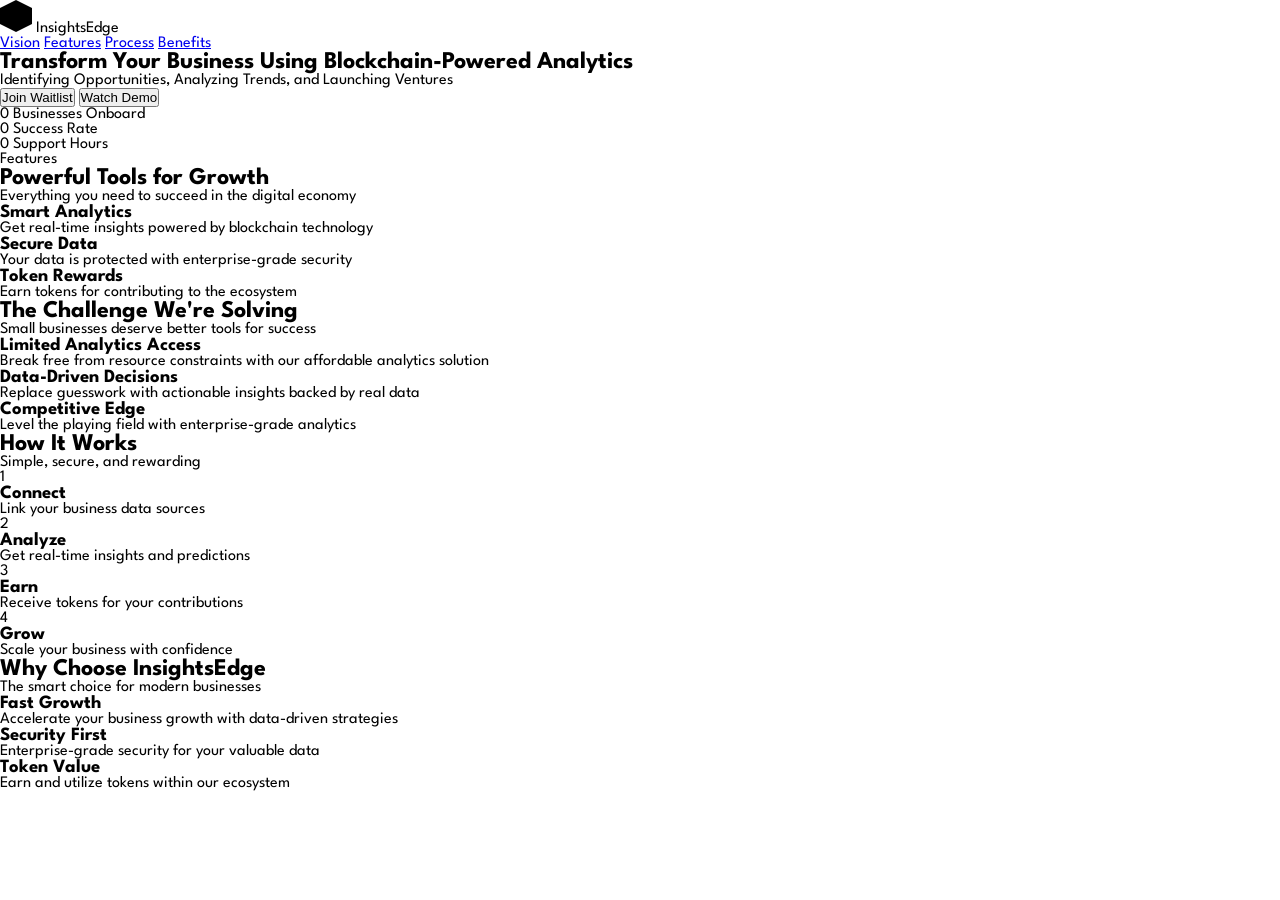
==== frontend/templates/index.html @ 01d04616 "feat: Add benefit cards" ====
<!DOCTYPE html>
<html lang="en">
  <head>
    <meta charset="UTF-8" />
    <meta name="viewport" content="width=device-width, initial-scale=1.0" />

    <link rel="stylesheet" href="/frontend/static/css/style.css" />
    <script defer src="/frontend/static/js/script.js"></script>

    <title>Insights Edge</title>
  </head>
  <body>
    <nav class="nav-blur">
      <div class="nav-container">
        <div class="logo">
          <svg class="logo-icon" width="32" height="32" viewBox="0 0 32 32">
            <path fill="currentColor" d="M16 0L32 8v16L16 32 0 24V8L16 0z" />
          </svg>
          <span>InsightsEdge</span>
        </div>
        <div class="nav-links">
          <a href="#vision">Vision</a>
          <a href="#features">Features</a>
          <a href="#process">Process</a>
          <a href="#benefits">Benefits</a>
        </div>
      </div>
    </nav>

    <!-- Enhanced Hero Section -->
    <section class="hero">
      <div class="container">
        <div class="hero-content">
          <h1>
            Transform Your Business Using
            <span class="gradient-text">Blockchain-Powered Analytics</span>
          </h1>

          <p class="hero-subtitle">
            Identifying Opportunities, Analyzing Trends, and Launching Ventures
          </p>
          <div class="hero-cta">
            <button class="btn btn-primary" id="openWaitlist">
              Join Waitlist
              <i class="fas fa-arrow-right"></i>
            </button>
            <button class="btn btn-secondary">
              Watch Demo
              <i class="fas fa-play"></i>
            </button>
          </div>
          <div class="hero-stats">
            <div class="stat">
              <span class="stat-number" data-value="15">0</span>
              <span class="stat-label">Businesses Onboard</span>
            </div>
            <div class="stat">
              <span class="stat-number" data-value="98">0</span>
              <span class="stat-label">Success Rate</span>
            </div>
            <div class="stat">
              <span class="stat-number" data-value="24">0</span>
              <span class="stat-label">Support Hours</span>
            </div>
          </div>
        </div>
        <div class="hero-visual">
          <div class="blockchain-visual"></div>
        </div>
      </div>
    </section>
    <!-- Enhanced Features Section -->
    <section id="features" class="section-features">
      <div class="container">
        <div class="section-header">
          <span class="section-label">Features</span>
          <h2>Powerful Tools for Growth</h2>
          <p>Everything you need to succeed in the digital economy</p>
        </div>
        <div class="features-grid">
          <div class="feature-card">
            <div class="feature-icon">
              <i class="fas fa-chart-line"></i>
            </div>
            <h3>Smart Analytics</h3>
            <p>Get real-time insights powered by blockchain technology</p>
          </div>
          <div class="feature-card">
            <div class="feature-icon">
              <i class="fas fa-shield-alt"></i>
            </div>
            <h3>Secure Data</h3>
            <p>Your data is protected with enterprise-grade security</p>
          </div>
          <div class="feature-card">
            <div class="feature-icon">
              <i class="fas fa-coins"></i>
            </div>
            <h3>Token Rewards</h3>
            <p>Earn tokens for contributing to the ecosystem</p>
          </div>
        </div>
      </div>
    </section>

    <!-- Enhanced Vision Section -->
    <section id="vision" class="section-vision">
      <div class="container">
        <div class="section-header">
          <h2>The Challenge We're Solving</h2>
          <p>Small businesses deserve better tools for success</p>
        </div>
        <div class="challenge-grid">
          <div class="challenge-card">
            <div class="card-icon">
              <i class="fas fa-chart-line"></i>
            </div>
            <h3>Limited Analytics Access</h3>
            <p>
              Break free from resource constraints with our affordable analytics
              solution
            </p>
          </div>
          <div class="challenge-card">
            <div class="card-icon">
              <i class="fas fa-bullseye"></i>
            </div>
            <h3>Data-Driven Decisions</h3>
            <p>
              Replace guesswork with actionable insights backed by real data
            </p>
          </div>
          <div class="challenge-card">
            <div class="card-icon">
              <i class="fas fa-trophy"></i>
            </div>
            <h3>Competitive Edge</h3>
            <p>Level the playing field with enterprise-grade analytics</p>
          </div>
        </div>
      </div>
    </section>

    <!-- Enhanced Process Section -->
    <section id="process" class="section-process">
      <div class="container">
        <div class="section-header">
          <h2>How It Works</h2>
          <p>Simple, secure, and rewarding</p>
        </div>
        <div class="process-steps">
          <div class="step">
            <div class="step-number">1</div>
            <h3>Connect</h3>
            <p>Link your business data sources</p>
          </div>
          <div class="step">
            <div class="step-number">2</div>
            <h3>Analyze</h3>
            <p>Get real-time insights and predictions</p>
          </div>
          <div class="step">
            <div class="step-number">3</div>
            <h3>Earn</h3>
            <p>Receive tokens for your contributions</p>
          </div>
          <div class="step">
            <div class="step-number">4</div>
            <h3>Grow</h3>
            <p>Scale your business with confidence</p>
          </div>
        </div>
      </div>
    </section>
  </body>

  <section id="benefits" class="section-benefits">
    <div class="container">
      <div class="section-header">
        <h2>Why Choose InsightsEdge</h2>
        <p>The smart choice for modern businesses</p>
      </div>
      <div class="benefits-grid">
        <div class="benefit-card">
          <i class="fas fa-rocket"></i>
          <h3>Fast Growth</h3>
          <p>Accelerate your business growth with data-driven strategies</p>
        </div>
        <div class="benefit-card">
          <i class="fas fa-lock"></i>
          <h3>Security First</h3>
          <p>Enterprise-grade security for your valuable data</p>
        </div>
        <div class="benefit-card">
          <i class="fas fa-gem"></i>
          <h3>Token Value</h3>
          <p>Earn and utilize tokens within our ecosystem</p>
        </div>
      </div>
    </div>
  </section>
</html>
---- frontend/static/css/style.css ----
@import url('https://fonts.googleapis.com/css2?family=League+Spartan:wght@100..900&display=swap');

* {
  margin: 0;
  padding: 0;
  box-sizing: border-box;
}

html,
body {
  height: 100%;
  font-family: 'League Spartan', sans-serif;
}
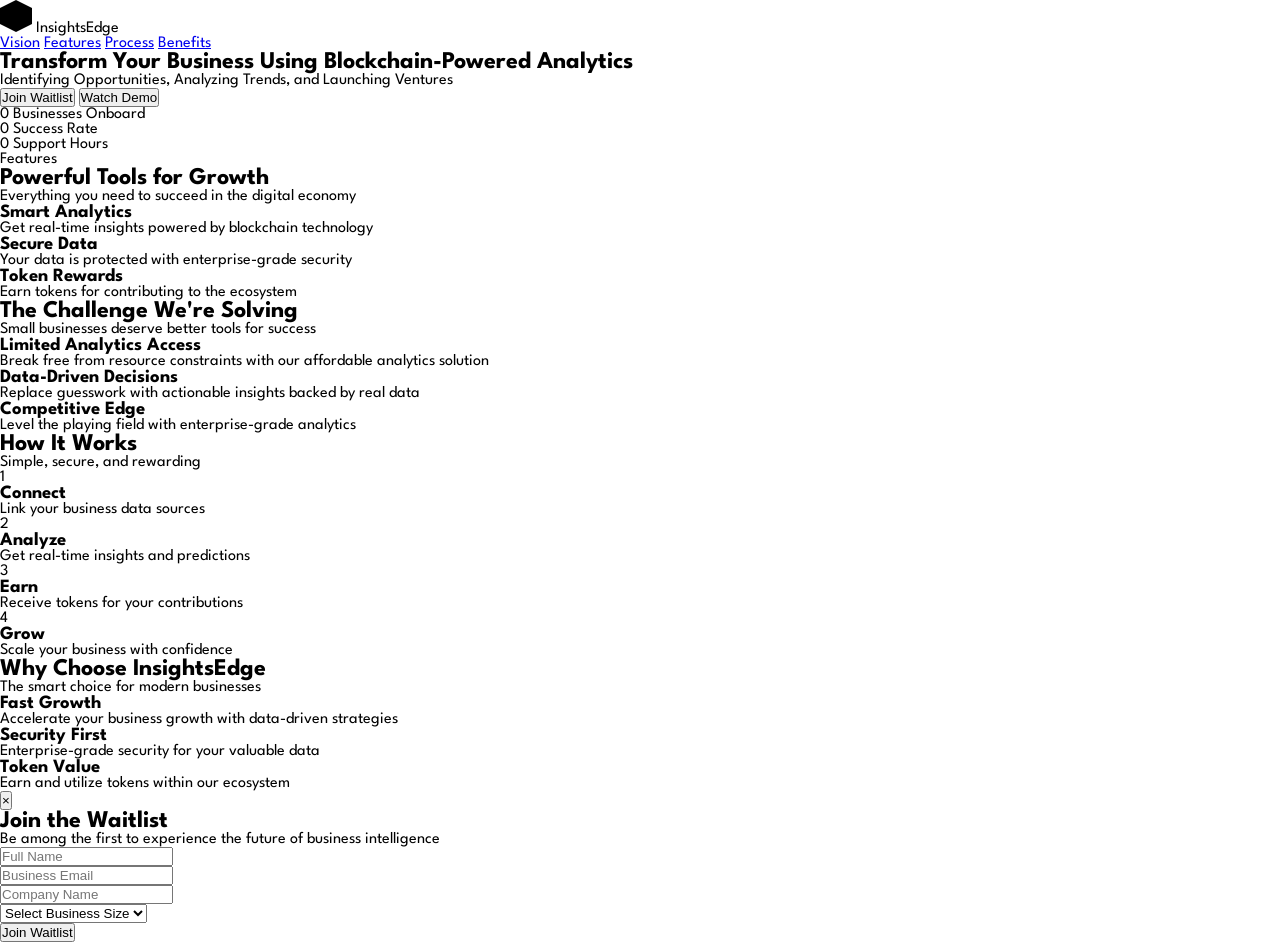
==== commit a3f8af1e: "feat: add waitlist items" ====
--- a/frontend/templates/index.html
+++ b/frontend/templates/index.html
@@ -199,4 +199,59 @@
       </div>
     </div>
   </section>
+
+  <!-- Enhanced Modal -->
+  <div class="waitlist-modal" id="waitlistModal">
+    <div class="modal-content">
+      <button class="modal-close" aria-label="Close modal">&times;</button>
+      <div class="modal-header">
+        <h2>Join the Waitlist</h2>
+        <p>
+          Be among the first to experience the future of business intelligence
+        </p>
+      </div>
+      <form id="waitlistForm" class="waitlist-form">
+        <div class="form-group">
+          <input
+            type="text"
+            id="name"
+            name="name"
+            required
+            placeholder="Full Name"
+          />
+        </div>
+        <div class="form-group">
+          <input
+            type="email"
+            id="email"
+            name="email"
+            required
+            placeholder="Business Email"
+          />
+        </div>
+        <div class="form-group">
+          <input
+            type="text"
+            id="company"
+            name="company"
+            required
+            placeholder="Company Name"
+          />
+        </div>
+        <div class="form-group">
+          <select id="businessSize" name="businessSize" required>
+            <option value="">Select Business Size</option>
+            <option value="1-10">1-10 employees</option>
+            <option value="11-50">11-50 employees</option>
+            <option value="51-200">51-200 employees</option>
+            <option value="201+">201+ employees</option>
+          </select>
+        </div>
+        <button type="submit" class="btn btn-primary submit-button">
+          <span>Join Waitlist</span>
+          <div class="spinner"></div>
+        </button>
+      </form>
+    </div>
+  </div>
 </html>
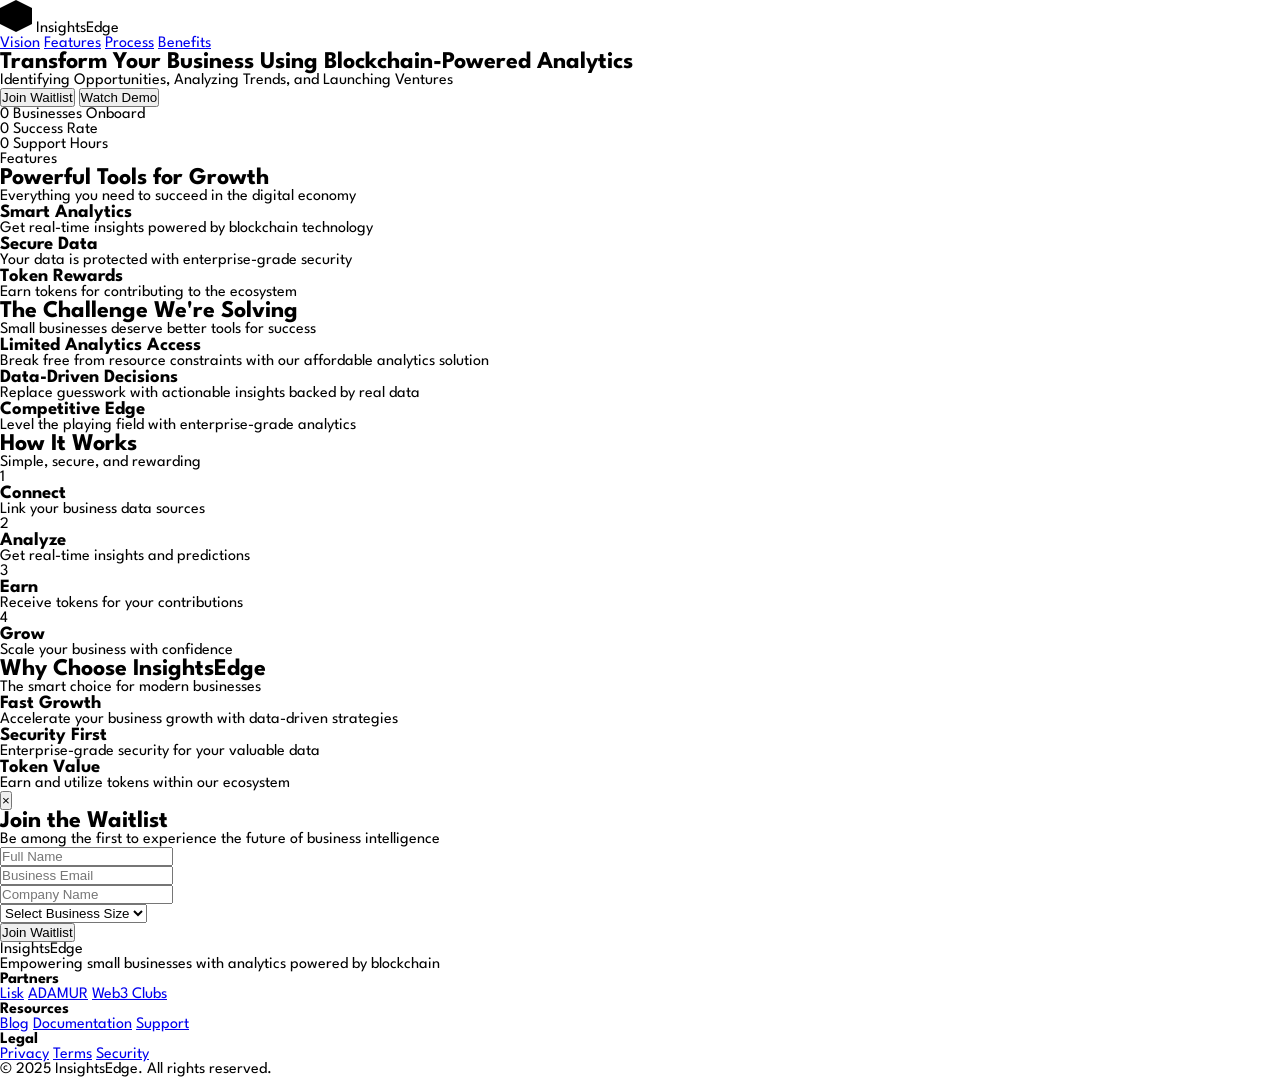
==== commit 3c456b08: "feat: Add footer" ====
--- a/frontend/templates/index.html
+++ b/frontend/templates/index.html
@@ -172,86 +172,129 @@
         </div>
       </div>
     </section>
+
+    <section id="benefits" class="section-benefits">
+      <div class="container">
+        <div class="section-header">
+          <h2>Why Choose InsightsEdge</h2>
+          <p>The smart choice for modern businesses</p>
+        </div>
+        <div class="benefits-grid">
+          <div class="benefit-card">
+            <i class="fas fa-rocket"></i>
+            <h3>Fast Growth</h3>
+            <p>Accelerate your business growth with data-driven strategies</p>
+          </div>
+          <div class="benefit-card">
+            <i class="fas fa-lock"></i>
+            <h3>Security First</h3>
+            <p>Enterprise-grade security for your valuable data</p>
+          </div>
+          <div class="benefit-card">
+            <i class="fas fa-gem"></i>
+            <h3>Token Value</h3>
+            <p>Earn and utilize tokens within our ecosystem</p>
+          </div>
+        </div>
+      </div>
+    </section>
+
+    <!-- Enhanced Modal -->
+    <div class="waitlist-modal" id="waitlistModal">
+      <div class="modal-content">
+        <button class="modal-close" aria-label="Close modal">&times;</button>
+        <div class="modal-header">
+          <h2>Join the Waitlist</h2>
+          <p>
+            Be among the first to experience the future of business intelligence
+          </p>
+        </div>
+        <form id="waitlistForm" class="waitlist-form">
+          <div class="form-group">
+            <input
+              type="text"
+              id="name"
+              name="name"
+              required
+              placeholder="Full Name"
+            />
+          </div>
+          <div class="form-group">
+            <input
+              type="email"
+              id="email"
+              name="email"
+              required
+              placeholder="Business Email"
+            />
+          </div>
+          <div class="form-group">
+            <input
+              type="text"
+              id="company"
+              name="company"
+              required
+              placeholder="Company Name"
+            />
+          </div>
+          <div class="form-group">
+            <select id="businessSize" name="businessSize" required>
+              <option value="">Select Business Size</option>
+              <option value="1-10">1-10 employees</option>
+              <option value="11-50">11-50 employees</option>
+              <option value="51-200">51-200 employees</option>
+              <option value="201+">201+ employees</option>
+            </select>
+          </div>
+          <button type="submit" class="btn btn-primary submit-button">
+            <span>Join Waitlist</span>
+            <div class="spinner"></div>
+          </button>
+        </form>
+      </div>
+    </div>
+
+    <footer>
+      <div class="container">
+        <div class="footer-content">
+          <div class="footer-brand">
+            <div class="logo">
+              <i class="fas fa-cube gradient-text"></i>
+              <span>InsightsEdge</span>
+            </div>
+            <p>
+              Empowering small businesses with analytics powered by blockchain
+            </p>
+          </div>
+          <div class="footer-links">
+            <div class="link-group">
+              <h4>Partners</h4>
+              <a href="https://lisk.com/">Lisk</a>
+              <a href="https://www.adamur.io/">ADAMUR</a>
+              <a href="https://www.web3clubs.io/">Web3 Clubs</a>
+            </div>
+            <div class="link-group">
+              <h4>Resources</h4>
+              <a href="https://example.com/blog">Blog</a>
+              <a href="https://example.com/docs">Documentation</a>
+              <a href="https://example.com/support">Support</a>
+            </div>
+            <div class="link-group">
+              <h4>Legal</h4>
+              <a href="https://example.com/privacy">Privacy</a>
+              <a href="https://example.com/terms">Terms</a>
+              <a href="https://example.com/security">Security</a>
+            </div>
+          </div>
+        </div>
+        <div class="footer-bottom">
+          <p>&copy; 2025 InsightsEdge. All rights reserved.</p>
+          <div class="social-links">
+            <a href="#"><i class="fab fa-twitter"></i></a>
+            <a href="#"><i class="fab fa-linkedin"></i></a>
+          </div>
+        </div>
+      </div>
+    </footer>
   </body>
-
-  <section id="benefits" class="section-benefits">
-    <div class="container">
-      <div class="section-header">
-        <h2>Why Choose InsightsEdge</h2>
-        <p>The smart choice for modern businesses</p>
-      </div>
-      <div class="benefits-grid">
-        <div class="benefit-card">
-          <i class="fas fa-rocket"></i>
-          <h3>Fast Growth</h3>
-          <p>Accelerate your business growth with data-driven strategies</p>
-        </div>
-        <div class="benefit-card">
-          <i class="fas fa-lock"></i>
-          <h3>Security First</h3>
-          <p>Enterprise-grade security for your valuable data</p>
-        </div>
-        <div class="benefit-card">
-          <i class="fas fa-gem"></i>
-          <h3>Token Value</h3>
-          <p>Earn and utilize tokens within our ecosystem</p>
-        </div>
-      </div>
-    </div>
-  </section>
-
-  <!-- Enhanced Modal -->
-  <div class="waitlist-modal" id="waitlistModal">
-    <div class="modal-content">
-      <button class="modal-close" aria-label="Close modal">&times;</button>
-      <div class="modal-header">
-        <h2>Join the Waitlist</h2>
-        <p>
-          Be among the first to experience the future of business intelligence
-        </p>
-      </div>
-      <form id="waitlistForm" class="waitlist-form">
-        <div class="form-group">
-          <input
-            type="text"
-            id="name"
-            name="name"
-            required
-            placeholder="Full Name"
-          />
-        </div>
-        <div class="form-group">
-          <input
-            type="email"
-            id="email"
-            name="email"
-            required
-            placeholder="Business Email"
-          />
-        </div>
-        <div class="form-group">
-          <input
-            type="text"
-            id="company"
-            name="company"
-            required
-            placeholder="Company Name"
-          />
-        </div>
-        <div class="form-group">
-          <select id="businessSize" name="businessSize" required>
-            <option value="">Select Business Size</option>
-            <option value="1-10">1-10 employees</option>
-            <option value="11-50">11-50 employees</option>
-            <option value="51-200">51-200 employees</option>
-            <option value="201+">201+ employees</option>
-          </select>
-        </div>
-        <button type="submit" class="btn btn-primary submit-button">
-          <span>Join Waitlist</span>
-          <div class="spinner"></div>
-        </button>
-      </form>
-    </div>
-  </div>
 </html>
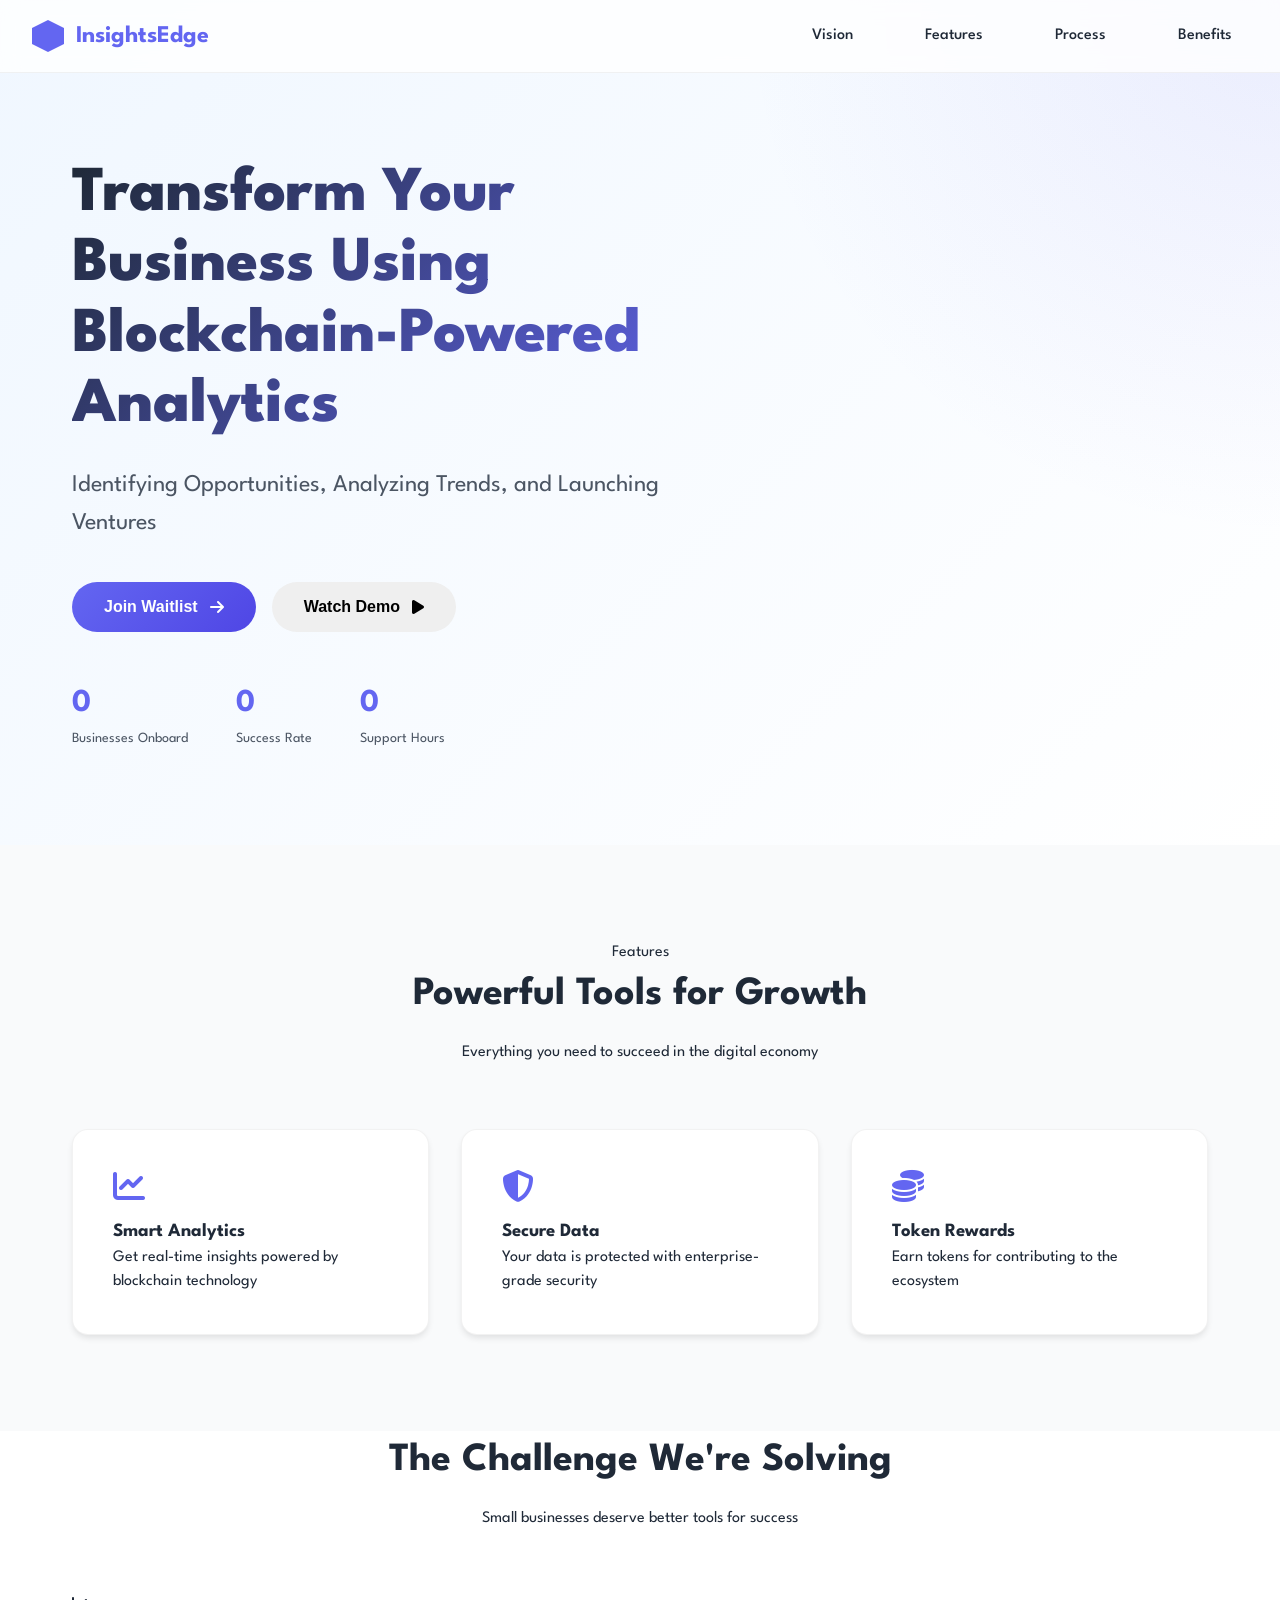
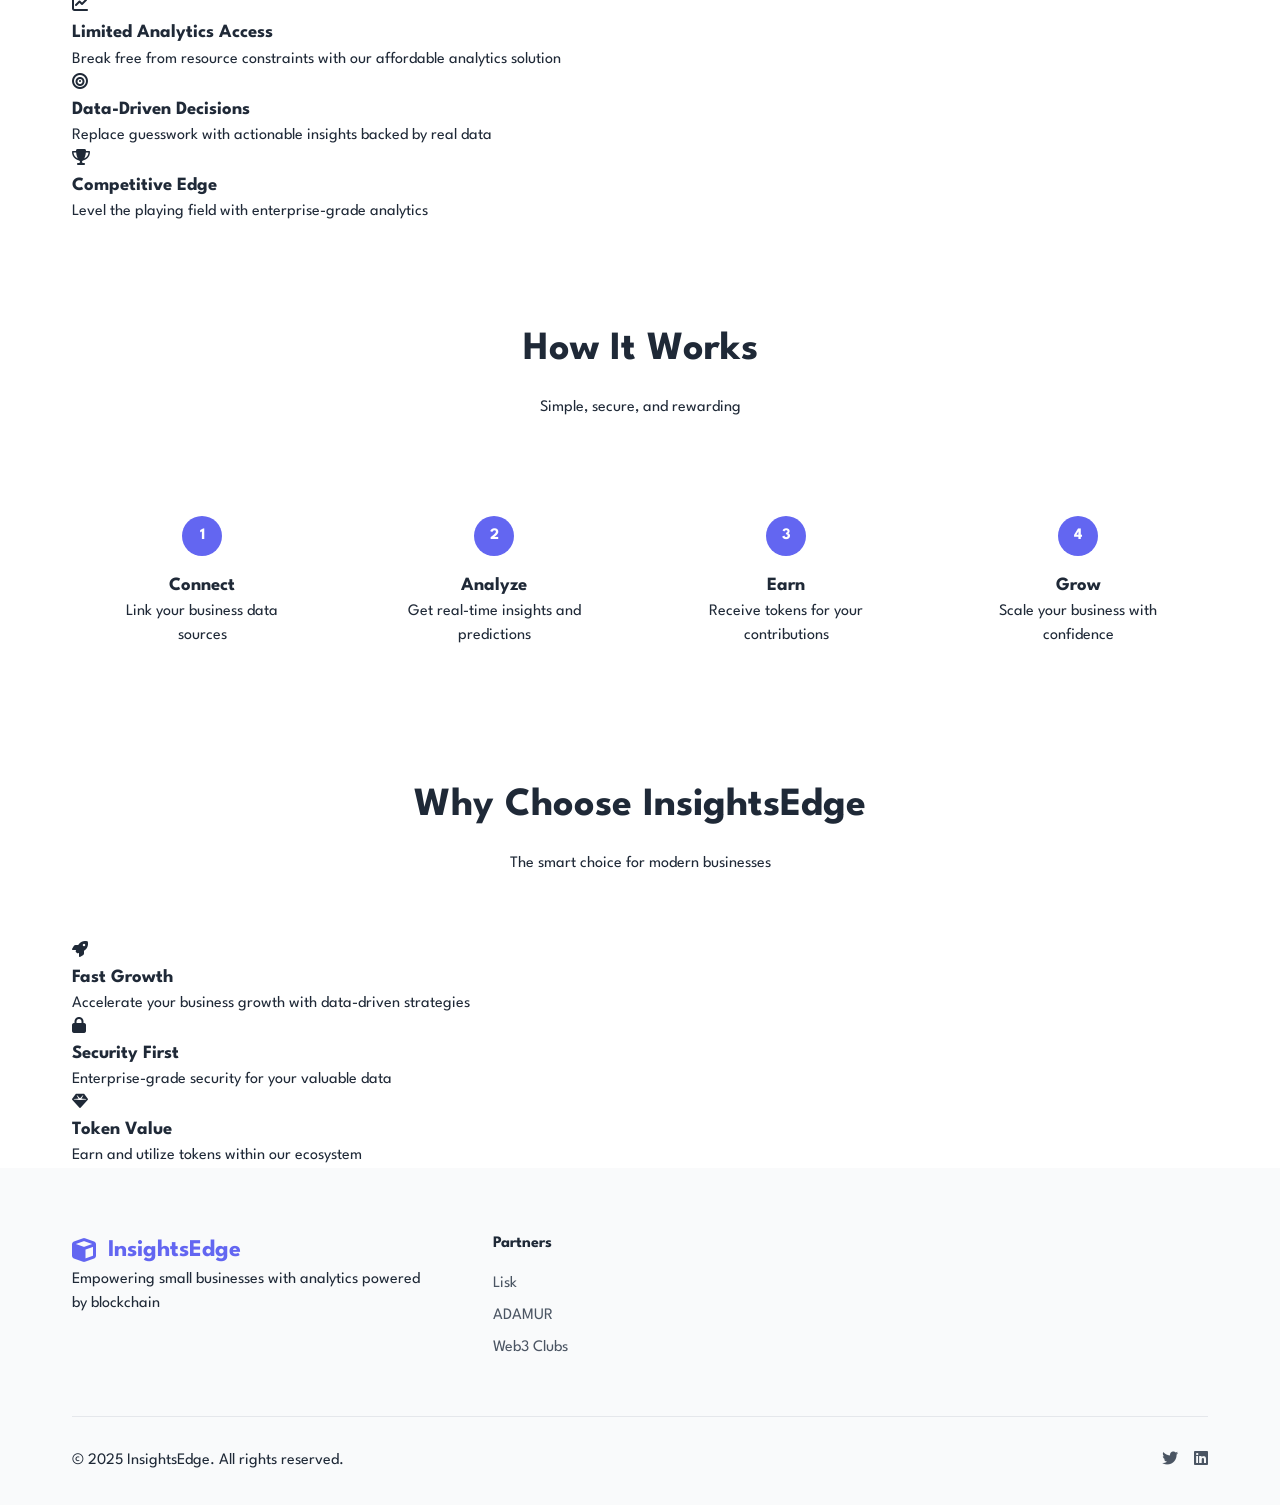
==== commit 274b2b05: "chore: remove redundant lines" ====
--- a/frontend/templates/index.html
+++ b/frontend/templates/index.html
@@ -3,6 +3,8 @@
   <head>
     <meta charset="UTF-8" />
     <meta name="viewport" content="width=device-width, initial-scale=1.0" />
+
+    <link rel="stylesheet" href="https://cdnjs.cloudflare.com/ajax/libs/font-awesome/6.4.0/css/all.min.css">
 
     <link rel="stylesheet" href="/frontend/static/css/style.css" />
     <script defer src="/frontend/static/js/script.js"></script>
@@ -273,18 +275,6 @@
               <a href="https://www.adamur.io/">ADAMUR</a>
               <a href="https://www.web3clubs.io/">Web3 Clubs</a>
             </div>
-            <div class="link-group">
-              <h4>Resources</h4>
-              <a href="https://example.com/blog">Blog</a>
-              <a href="https://example.com/docs">Documentation</a>
-              <a href="https://example.com/support">Support</a>
-            </div>
-            <div class="link-group">
-              <h4>Legal</h4>
-              <a href="https://example.com/privacy">Privacy</a>
-              <a href="https://example.com/terms">Terms</a>
-              <a href="https://example.com/security">Security</a>
-            </div>
           </div>
         </div>
         <div class="footer-bottom">
--- a/frontend/static/css/style.css
+++ b/frontend/static/css/style.css
@@ -1,4 +1,21 @@
-@import url('https://fonts.googleapis.com/css2?family=League+Spartan:wght@100..900&display=swap');
+@import url("https://fonts.googleapis.com/css2?family=League+Spartan:wght@100..900&display=swap");
+
+:root {
+  --primary: #6366f1;
+  --primary-dark: #4f46e5;
+  --secondary: #818cf8;
+  --text-primary: #1f2937;
+  --text-secondary: #4b5563;
+  --bg-primary: #ffffff;
+  --bg-secondary: #f9fafb;
+  --success: #10b981;
+  --error: #ef4444;
+  --border-radius: 16px;
+  --transition: all 0.3s cubic-bezier(0.4, 0, 0.2, 1);
+  --shadow-sm: 0 1px 2px 0 rgb(0 0 0 / 0.05);
+  --shadow-md: 0 4px 6px -1px rgb(0 0 0 / 0.1);
+  --shadow-lg: 0 10px 15px -3px rgb(0 0 0 / 0.1);
+}
 
 * {
   margin: 0;
@@ -9,5 +26,450 @@
 html,
 body {
   height: 100%;
-  font-family: 'League Spartan', sans-serif;
-}
+  font-family: "League Spartan", sans-serif;
+}
+
+body {
+  line-height: 1.5;
+  color: var(--text-primary);
+  background: var(--bg-primary);
+}
+
+.container {
+  max-width: 1200px;
+  margin: 0 auto;
+  padding: 0 2rem;
+}
+
+/* Navigation */
+nav {
+  position: fixed;
+  top: 0;
+  left: 0;
+  width: 100%;
+  background: rgba(255, 255, 255, 0.8);
+  backdrop-filter: blur(10px);
+  z-index: 1000;
+  padding: 1rem 0;
+  border-bottom: 1px solid rgba(0, 0, 0, 0.05);
+}
+
+.nav-container {
+  display: flex;
+  justify-content: space-between;
+  align-items: center;
+  max-width: 1400px;
+  margin: 0 auto;
+  padding: 0 2rem;
+}
+
+.logo {
+  display: flex;
+  align-items: center;
+  gap: 0.75rem;
+  font-weight: 700;
+  font-size: 1.5rem;
+  color: var(--primary);
+}
+
+.nav-links {
+  display: flex;
+  gap: 2.5rem;
+}
+
+.nav-links a {
+  color: var(--text-primary);
+  text-decoration: none;
+  font-weight: 500;
+  transition: var(--transition);
+  padding: 0.5rem 1rem;
+  border-radius: 8px;
+  position: relative;
+}
+
+.nav-links a::after {
+  content: "";
+  position: absolute;
+  bottom: 0;
+  left: 50%;
+  transform: translateX(-50%);
+  width: 0;
+  height: 2px;
+  background: var(--primary);
+  transition: var(--transition);
+}
+
+.nav-links a:hover::after {
+  width: 100%;
+}
+
+/* Hero Section */
+.hero {
+  padding: 10rem 0 6rem;
+  background: linear-gradient(135deg, #f0f7ff 0%, #ffffff 100%);
+  position: relative;
+  overflow: hidden;
+}
+
+.hero::before {
+  content: "";
+  position: absolute;
+  top: -50%;
+  right: -50%;
+  width: 100%;
+  height: 100%;
+  background: radial-gradient(
+    circle,
+    rgba(99, 102, 241, 0.1) 0%,
+    rgba(99, 102, 241, 0) 70%
+  );
+  transform: rotate(-45deg);
+}
+
+.hero-content {
+  max-width: 650px;
+  position: relative;
+  z-index: 1;
+}
+
+h1 {
+  font-size: 4rem;
+  line-height: 1.1;
+  font-weight: 800;
+  margin-bottom: 1.5rem;
+  background: linear-gradient(
+    135deg,
+    var(--text-primary) 0%,
+    var(--primary) 100%
+  );
+  -webkit-background-clip: text;
+  -webkit-text-fill-color: transparent;
+}
+
+.hero-subtitle {
+  font-size: 1.5rem;
+  color: var(--text-secondary);
+  margin-bottom: 2.5rem;
+  line-height: 1.6;
+}
+
+.hero-cta {
+  display: flex;
+  gap: 1rem;
+  margin-bottom: 3rem;
+}
+
+.btn {
+  display: inline-flex;
+  align-items: center;
+  gap: 0.75rem;
+  padding: 1rem 2rem;
+  border-radius: 50px;
+  font-weight: 600;
+  cursor: pointer;
+  transition: var(--transition);
+  border: none;
+  font-size: 1rem;
+  position: relative;
+  overflow: hidden;
+}
+
+.btn-primary {
+  background: linear-gradient(135deg, var(--primary), var(--primary-dark));
+  color: white;
+}
+
+.btn-primary::before {
+  content: "";
+  position: absolute;
+  top: 0;
+  left: 0;
+  width: 100%;
+  height: 100%;
+  background: linear-gradient(
+    135deg,
+    rgba(255, 255, 255, 0.2) 0%,
+    rgba(255, 255, 255, 0) 100%
+  );
+  transform: translateX(-100%);
+  transition: var(--transition);
+}
+
+.btn-primary:hover::before {
+  transform: translateX(0);
+}
+
+.hero-stats {
+  display: flex;
+  gap: 3rem;
+}
+
+.stat {
+  display: flex;
+  flex-direction: column;
+}
+
+.stat-number {
+  font-size: 2rem;
+  font-weight: 700;
+  color: var(--primary);
+}
+
+.stat-label {
+  color: var(--text-secondary);
+  font-size: 0.875rem;
+}
+
+/* Features Section */
+.section-features {
+  padding: 6rem 0;
+  background: var(--bg-secondary);
+}
+
+.section-header {
+  text-align: center;
+  margin-bottom: 4rem;
+}
+
+.section-header h2 {
+  font-size: 2.5rem;
+  margin-bottom: 1rem;
+}
+
+.features-grid {
+  display: grid;
+  grid-template-columns: repeat(auto-fit, minmax(250px, 1fr));
+  gap: 2rem;
+}
+
+.feature-card {
+  background: white;
+  padding: 2.5rem;
+  border-radius: var(--border-radius);
+  box-shadow: var(--shadow-md);
+  transition: var(--transition);
+  border: 1px solid rgba(0, 0, 0, 0.05);
+  position: relative;
+  overflow: hidden;
+}
+
+.feature-card::before {
+  content: "";
+  position: absolute;
+  top: 0;
+  left: 0;
+  width: 100%;
+  height: 100%;
+  background: linear-gradient(
+    135deg,
+    rgba(99, 102, 241, 0.1) 0%,
+    rgba(99, 102, 241, 0) 100%
+  );
+  opacity: 0;
+  transition: var(--transition);
+}
+
+.feature-card:hover {
+  transform: translateY(-5px);
+  box-shadow: var(--shadow-lg);
+}
+
+.feature-card:hover::before {
+  opacity: 1;
+}
+
+.feature-card i {
+  font-size: 2rem;
+  color: var(--primary);
+  margin-bottom: 1rem;
+}
+
+/* Process Section */
+.section-process {
+  padding: 6rem 0;
+}
+
+.process-steps {
+  display: grid;
+  grid-template-columns: repeat(auto-fit, minmax(200px, 1fr));
+  gap: 2rem;
+}
+
+.step {
+  text-align: center;
+  padding: 2rem;
+}
+
+.step-number {
+  width: 40px;
+  height: 40px;
+  background: var(--primary);
+  color: white;
+  border-radius: 50%;
+  display: flex;
+  align-items: center;
+  justify-content: center;
+  margin: 0 auto 1rem;
+  font-weight: 700;
+}
+
+/* Modal */
+.waitlist-modal {
+  display: none;
+  position: fixed;
+  top: 0;
+  left: 0;
+  width: 100%;
+  height: 100%;
+  background: rgba(0, 0, 0, 0.5);
+  backdrop-filter: blur(5px);
+  z-index: 2000;
+  align-items: center;
+  justify-content: center;
+}
+
+.modal-content {
+  background: white;
+  padding: 3rem;
+  border-radius: var(--border-radius);
+  max-width: 550px;
+  width: 90%;
+  position: relative;
+  box-shadow: var(--shadow-lg);
+}
+
+.modal-close {
+  position: absolute;
+  top: 1rem;
+  right: 1rem;
+  background: none;
+  border: none;
+  font-size: 1.5rem;
+  cursor: pointer;
+  color: var(--text-secondary);
+}
+
+.form-group {
+  margin-bottom: 1.5rem;
+}
+
+.form-group input,
+.form-group select {
+  width: 100%;
+  padding: 1rem;
+  border: 2px solid #e5e7eb;
+  border-radius: 12px;
+  font-size: 1rem;
+  transition: var(--transition);
+  background: var(--bg-secondary);
+}
+
+.form-group input:focus,
+.form-group select:focus {
+  border-color: var(--primary);
+  outline: none;
+  box-shadow: 0 0 0 4px rgba(99, 102, 241, 0.1);
+}
+
+/* Footer */
+footer {
+  background: var(--bg-secondary);
+  padding: 4rem 0 2rem;
+}
+
+.footer-content {
+  display: grid;
+  grid-template-columns: 1fr 2fr;
+  gap: 4rem;
+  margin-bottom: 3rem;
+}
+
+.footer-links {
+  display: grid;
+  grid-template-columns: repeat(3, 1fr);
+  gap: 2rem;
+}
+
+.link-group h4 {
+  color: var(--text-primary);
+  margin-bottom: 1rem;
+}
+
+.link-group a {
+  display: block;
+  color: var(--text-secondary);
+  text-decoration: none;
+  margin-bottom: 0.5rem;
+  transition: var(--transition);
+}
+
+.link-group a:hover {
+  color: var(--primary);
+}
+
+.footer-bottom {
+  display: flex;
+  justify-content: space-between;
+  align-items: center;
+  padding-top: 2rem;
+  border-top: 1px solid #e5e7eb;
+}
+
+.social-links {
+  display: flex;
+  gap: 1rem;
+}
+
+.social-links a {
+  color: var(--text-secondary);
+  transition: var(--transition);
+}
+
+.social-links a:hover {
+  color: var(--primary);
+}
+
+/* Enhanced Animations */
+@keyframes float {
+  0% { transform: translateY(0px); }
+  50% { transform: translateY(-10px); }
+  100% { transform: translateY(0px); }
+}
+
+.floating {
+  animation: float 3s ease-in-out infinite;
+}
+
+/* Responsive Design */
+@media (max-width: 768px) {
+  h1 {
+    font-size: 2.5rem;
+  }
+
+  .hero-stats {
+    flex-direction: column;
+    gap: 1.5rem;
+  }
+
+  .footer-content {
+    grid-template-columns: 1fr;
+  }
+
+  .footer-links {
+    grid-template-columns: 1fr 1fr;
+  }
+}
+
+@media (max-width: 640px) {
+  .hero-cta {
+    flex-direction: column;
+  }
+
+  .nav-links {
+    display: none;
+  }
+
+  .menu-toggle {
+    display: block;
+  }
+}
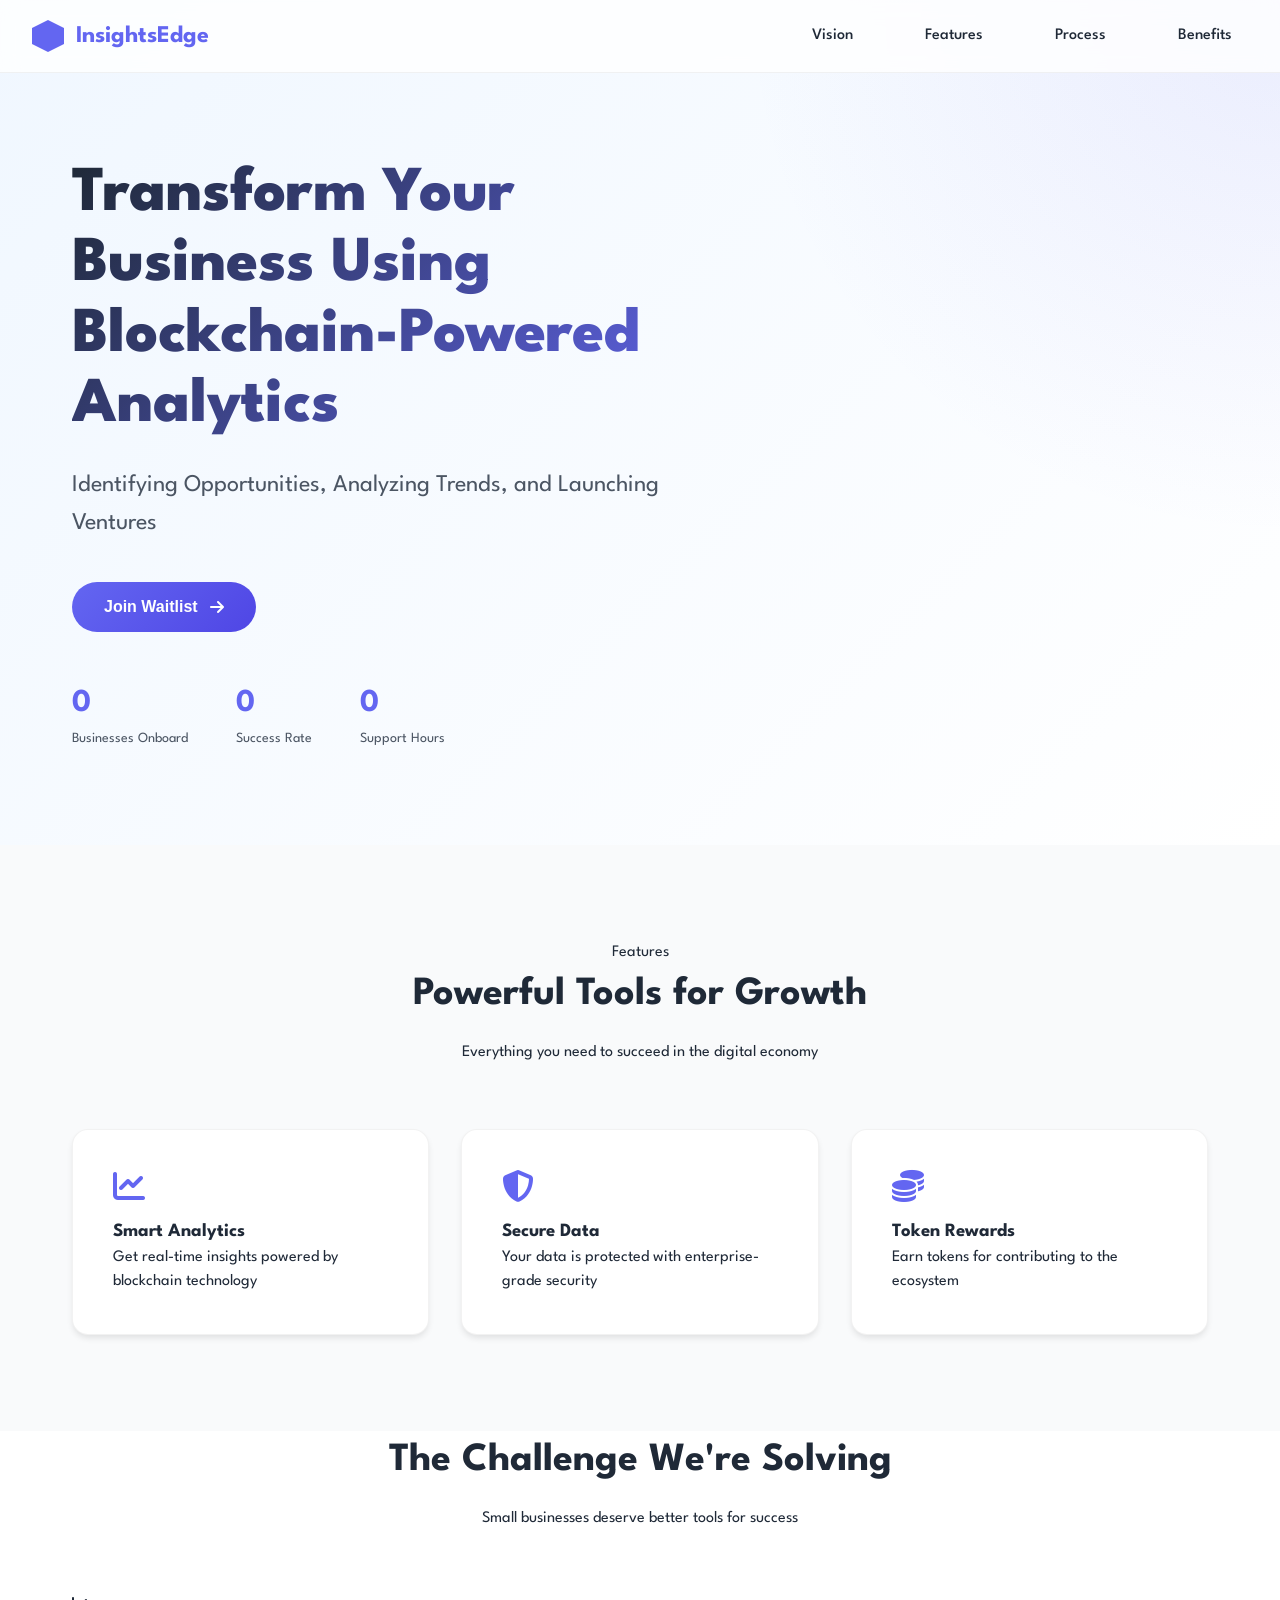
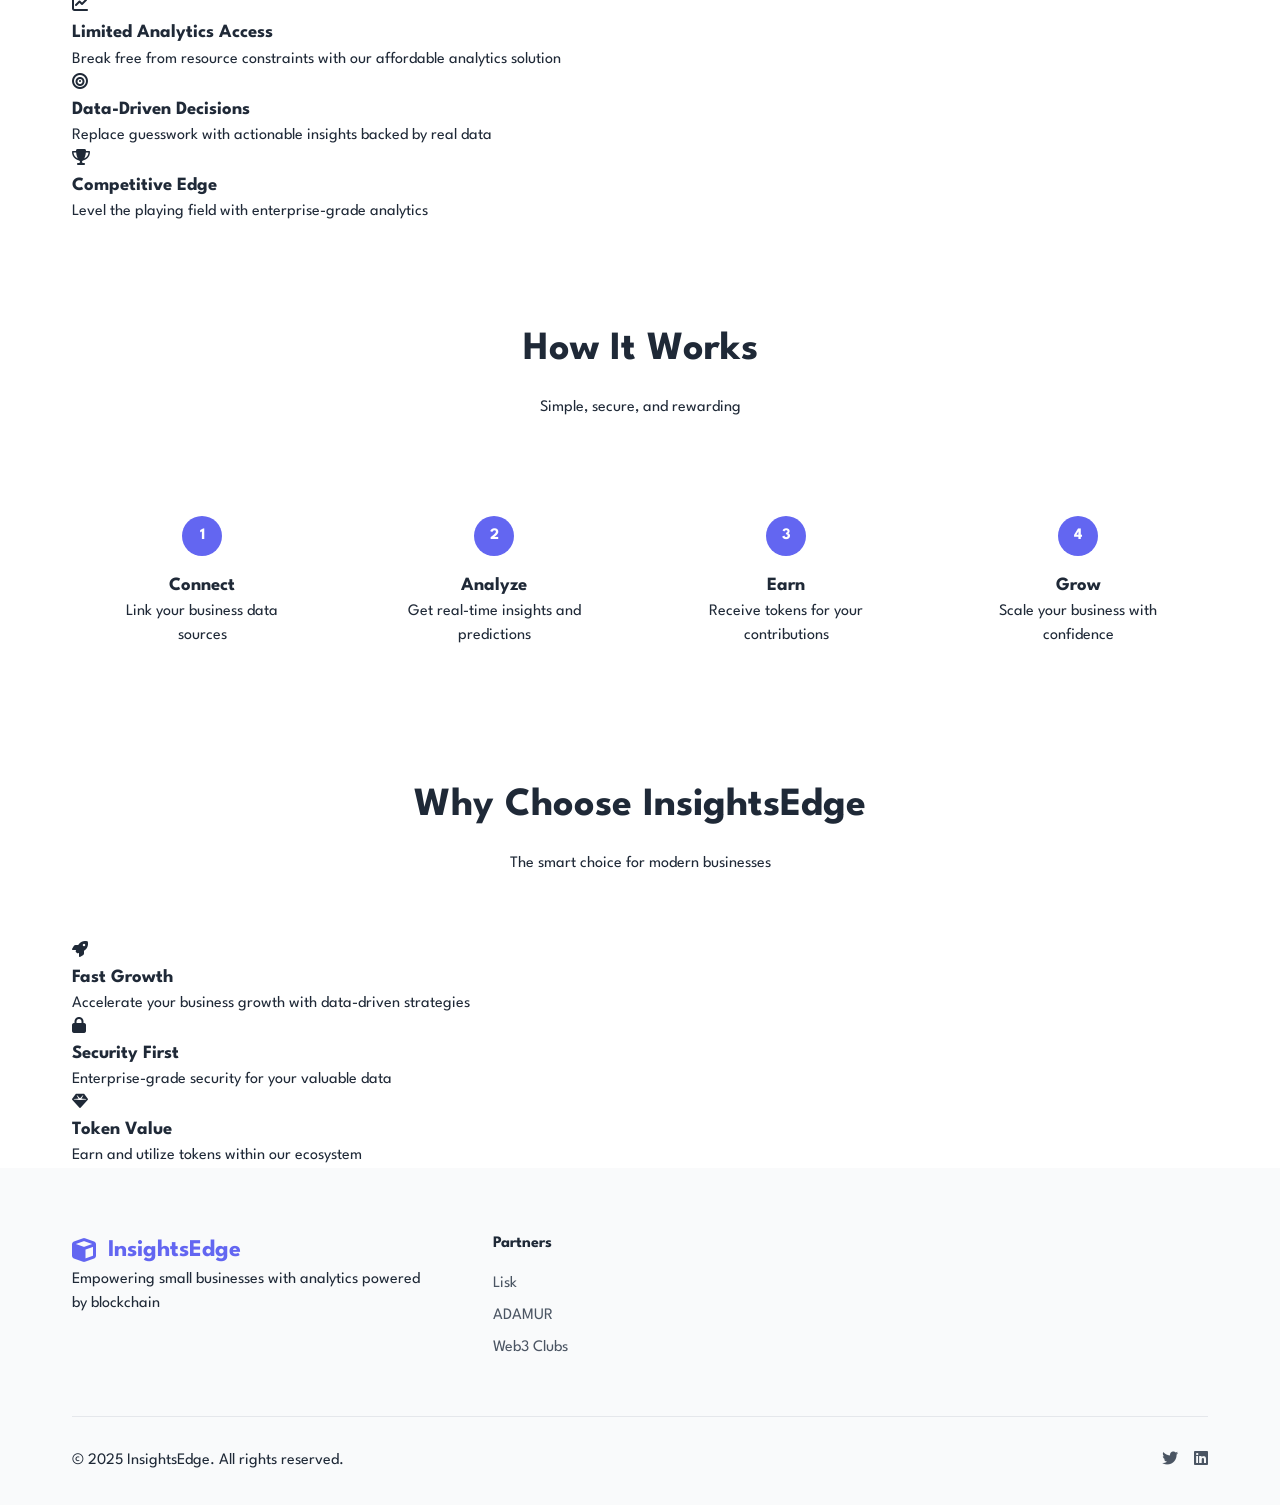
==== commit dac2e48c: "remove: unused element from website." ====
--- a/frontend/templates/index.html
+++ b/frontend/templates/index.html
@@ -46,10 +46,10 @@
               Join Waitlist
               <i class="fas fa-arrow-right"></i>
             </button>
-            <button class="btn btn-secondary">
+            <!-- <button class="btn btn-secondary">
               Watch Demo
               <i class="fas fa-play"></i>
-            </button>
+            </button> -->
           </div>
           <div class="hero-stats">
             <div class="stat">
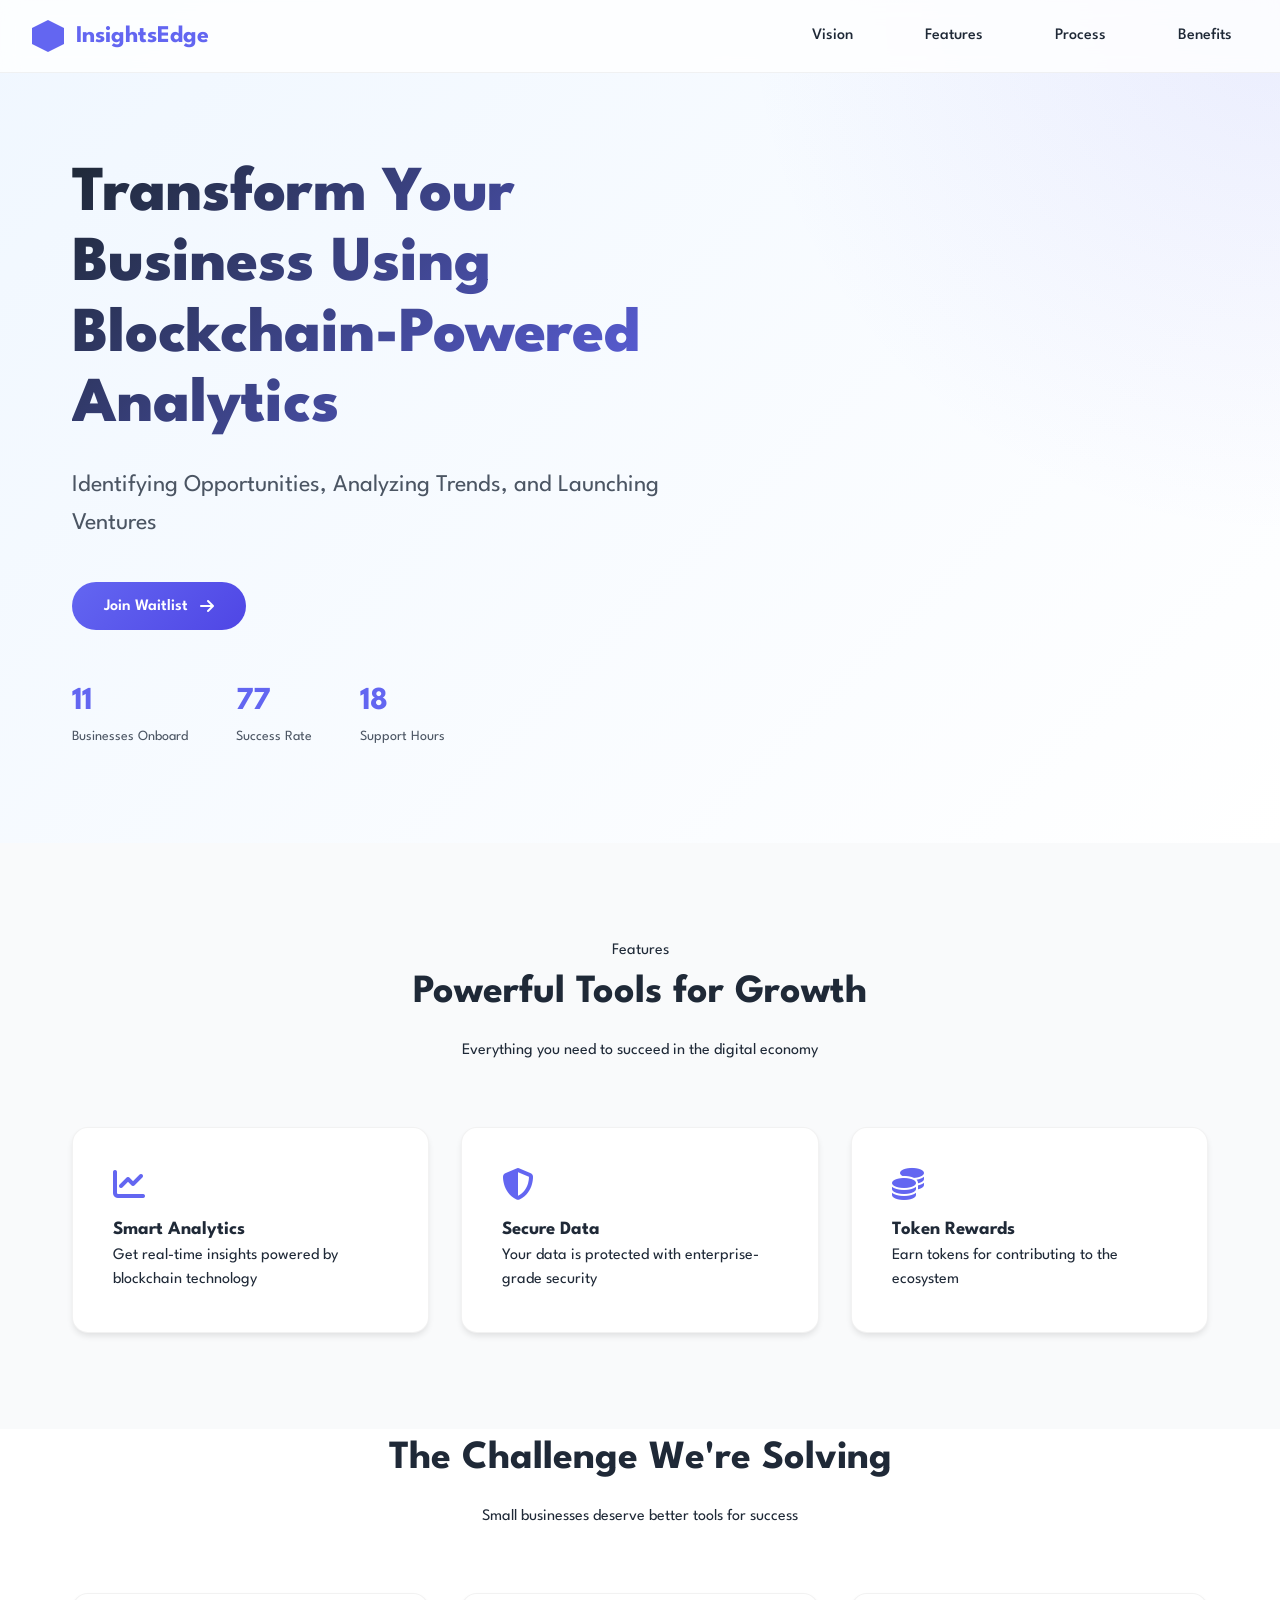
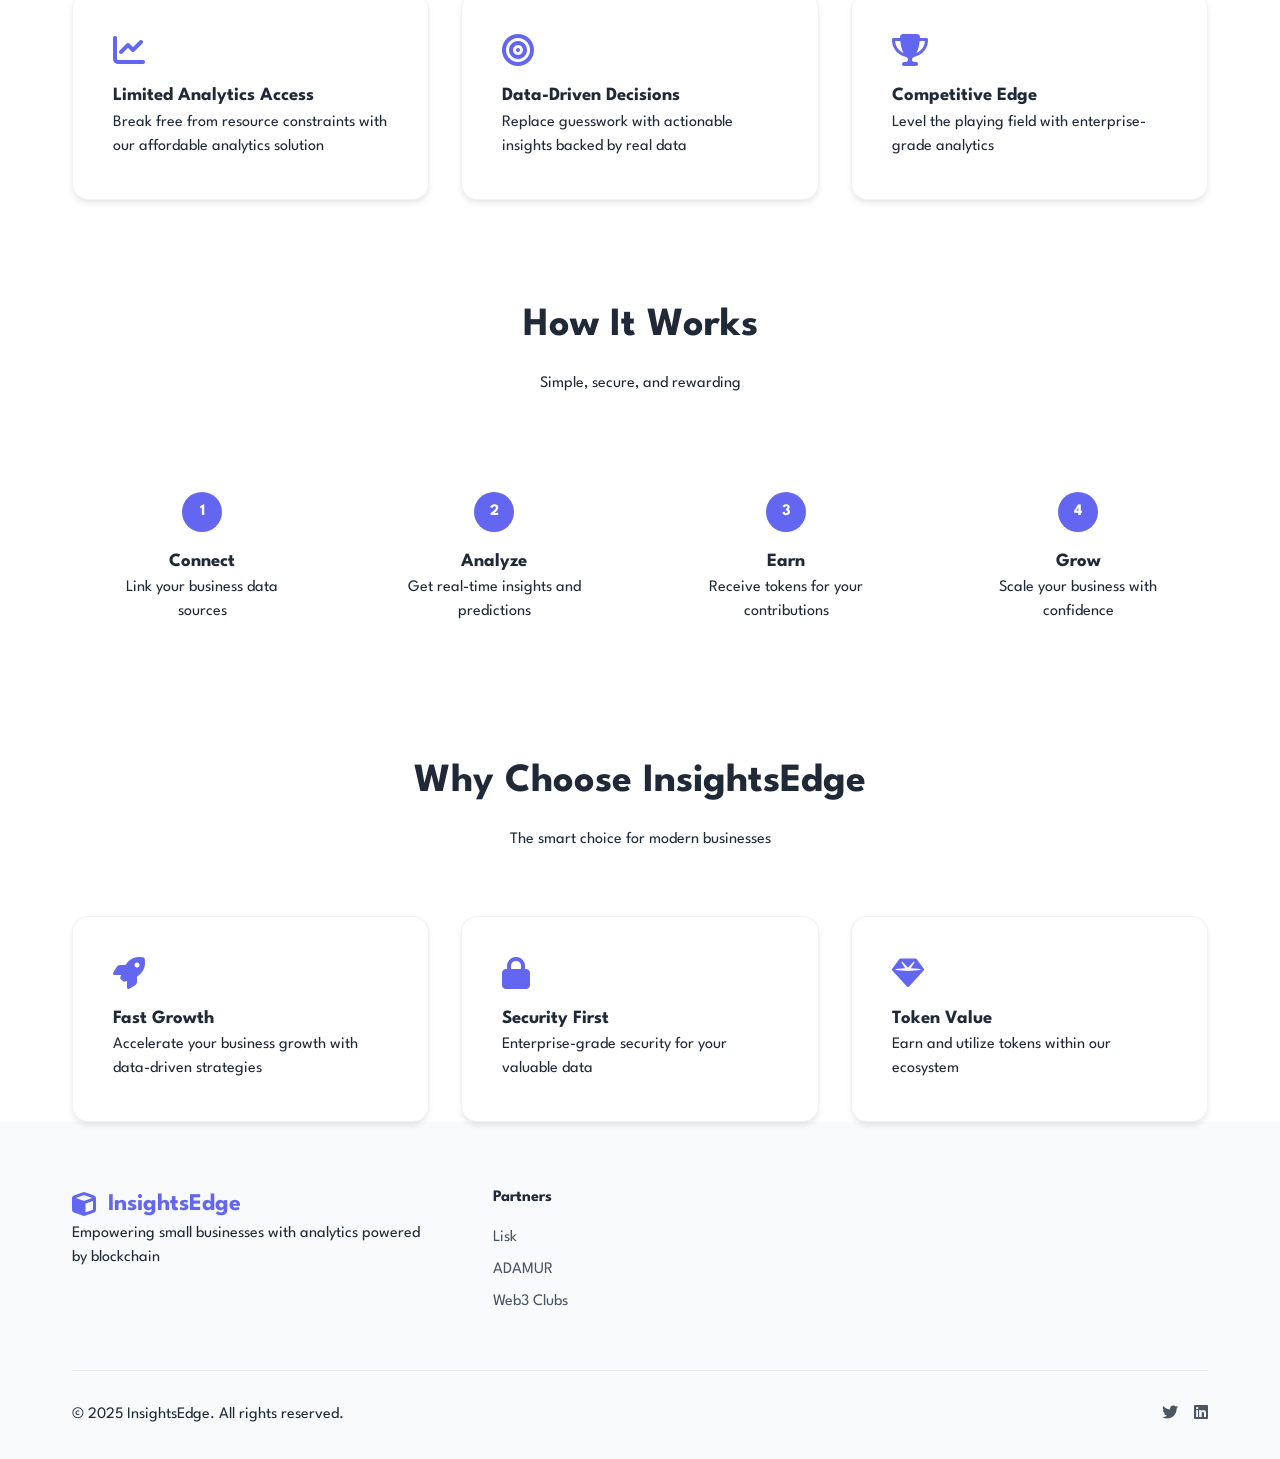
==== commit 140ea9c6: "add: light/dark mode preliminary functionality elements." ====
--- a/frontend/templates/index.html
+++ b/frontend/templates/index.html
@@ -4,7 +4,10 @@
     <meta charset="UTF-8" />
     <meta name="viewport" content="width=device-width, initial-scale=1.0" />
 
-    <link rel="stylesheet" href="https://cdnjs.cloudflare.com/ajax/libs/font-awesome/6.4.0/css/all.min.css">
+    <link
+      rel="stylesheet"
+      href="https://cdnjs.cloudflare.com/ajax/libs/font-awesome/6.4.0/css/all.min.css"
+    />
 
     <link rel="stylesheet" href="/frontend/static/css/style.css" />
     <script defer src="/frontend/static/js/script.js"></script>
@@ -26,6 +29,10 @@
           <a href="#process">Process</a>
           <a href="#benefits">Benefits</a>
         </div>
+        <!-- <div class="theme-toggler">
+          <i class="fa-solid fa-moon"></i>
+          <i class="fa-solid fa-sun"></i>
+        </div> -->
       </div>
     </nav>
 
--- a/frontend/static/css/style.css
+++ b/frontend/static/css/style.css
@@ -1,4 +1,4 @@
-@import url("https://fonts.googleapis.com/css2?family=League+Spartan:wght@100..900&display=swap");
+@import url('https://fonts.googleapis.com/css2?family=League+Spartan:wght@100..900&display=swap');
 
 :root {
   --primary: #6366f1;
@@ -21,12 +21,17 @@
   margin: 0;
   padding: 0;
   box-sizing: border-box;
+  font-family: 'League Spartan', sans-serif;
+}
+
+.dark-theme {
+  background-color: var(--text-primary);
+  color: var(--bg-primary);
 }
 
 html,
 body {
   height: 100%;
-  font-family: "League Spartan", sans-serif;
 }
 
 body {
@@ -88,7 +93,7 @@
 }
 
 .nav-links a::after {
-  content: "";
+  content: '';
   position: absolute;
   bottom: 0;
   left: 50%;
@@ -103,6 +108,30 @@
   width: 100%;
 }
 
+.theme-toggler {
+  display: flex;
+  align-items: center;
+  justify-content: space-between;
+}
+
+.theme-toggler i {
+  font-size: 1.5rem;
+  color: var(--primary);
+  cursor: pointer;
+}
+
+.theme-toggler .fa-sun {
+  display: none;
+}
+
+body.dark-theme .fa-sun {
+    display: flex;
+}
+
+body.dark-theme .fa-moon {
+    display: none;
+}
+
 /* Hero Section */
 .hero {
   padding: 10rem 0 6rem;
@@ -112,7 +141,7 @@
 }
 
 .hero::before {
-  content: "";
+  content: '';
   position: absolute;
   top: -50%;
   right: -50%;
@@ -180,7 +209,7 @@
 }
 
 .btn-primary::before {
-  content: "";
+  content: '';
   position: absolute;
   top: 0;
   left: 0;
@@ -236,13 +265,17 @@
   margin-bottom: 1rem;
 }
 
-.features-grid {
+.features-grid,
+.challenge-grid,
+.benefits-grid {
   display: grid;
   grid-template-columns: repeat(auto-fit, minmax(250px, 1fr));
   gap: 2rem;
 }
 
-.feature-card {
+.feature-card,
+.challenge-card,
+.benefit-card {
   background: white;
   padding: 2.5rem;
   border-radius: var(--border-radius);
@@ -254,7 +287,7 @@
 }
 
 .feature-card::before {
-  content: "";
+  content: '';
   position: absolute;
   top: 0;
   left: 0;
@@ -278,7 +311,9 @@
   opacity: 1;
 }
 
-.feature-card i {
+.feature-card i,
+.challenge-card i,
+.benefit-card i {
   font-size: 2rem;
   color: var(--primary);
   margin-bottom: 1rem;
@@ -431,9 +466,15 @@
 
 /* Enhanced Animations */
 @keyframes float {
-  0% { transform: translateY(0px); }
-  50% { transform: translateY(-10px); }
-  100% { transform: translateY(0px); }
+  0% {
+    transform: translateY(0px);
+  }
+  50% {
+    transform: translateY(-10px);
+  }
+  100% {
+    transform: translateY(0px);
+  }
 }
 
 .floating {
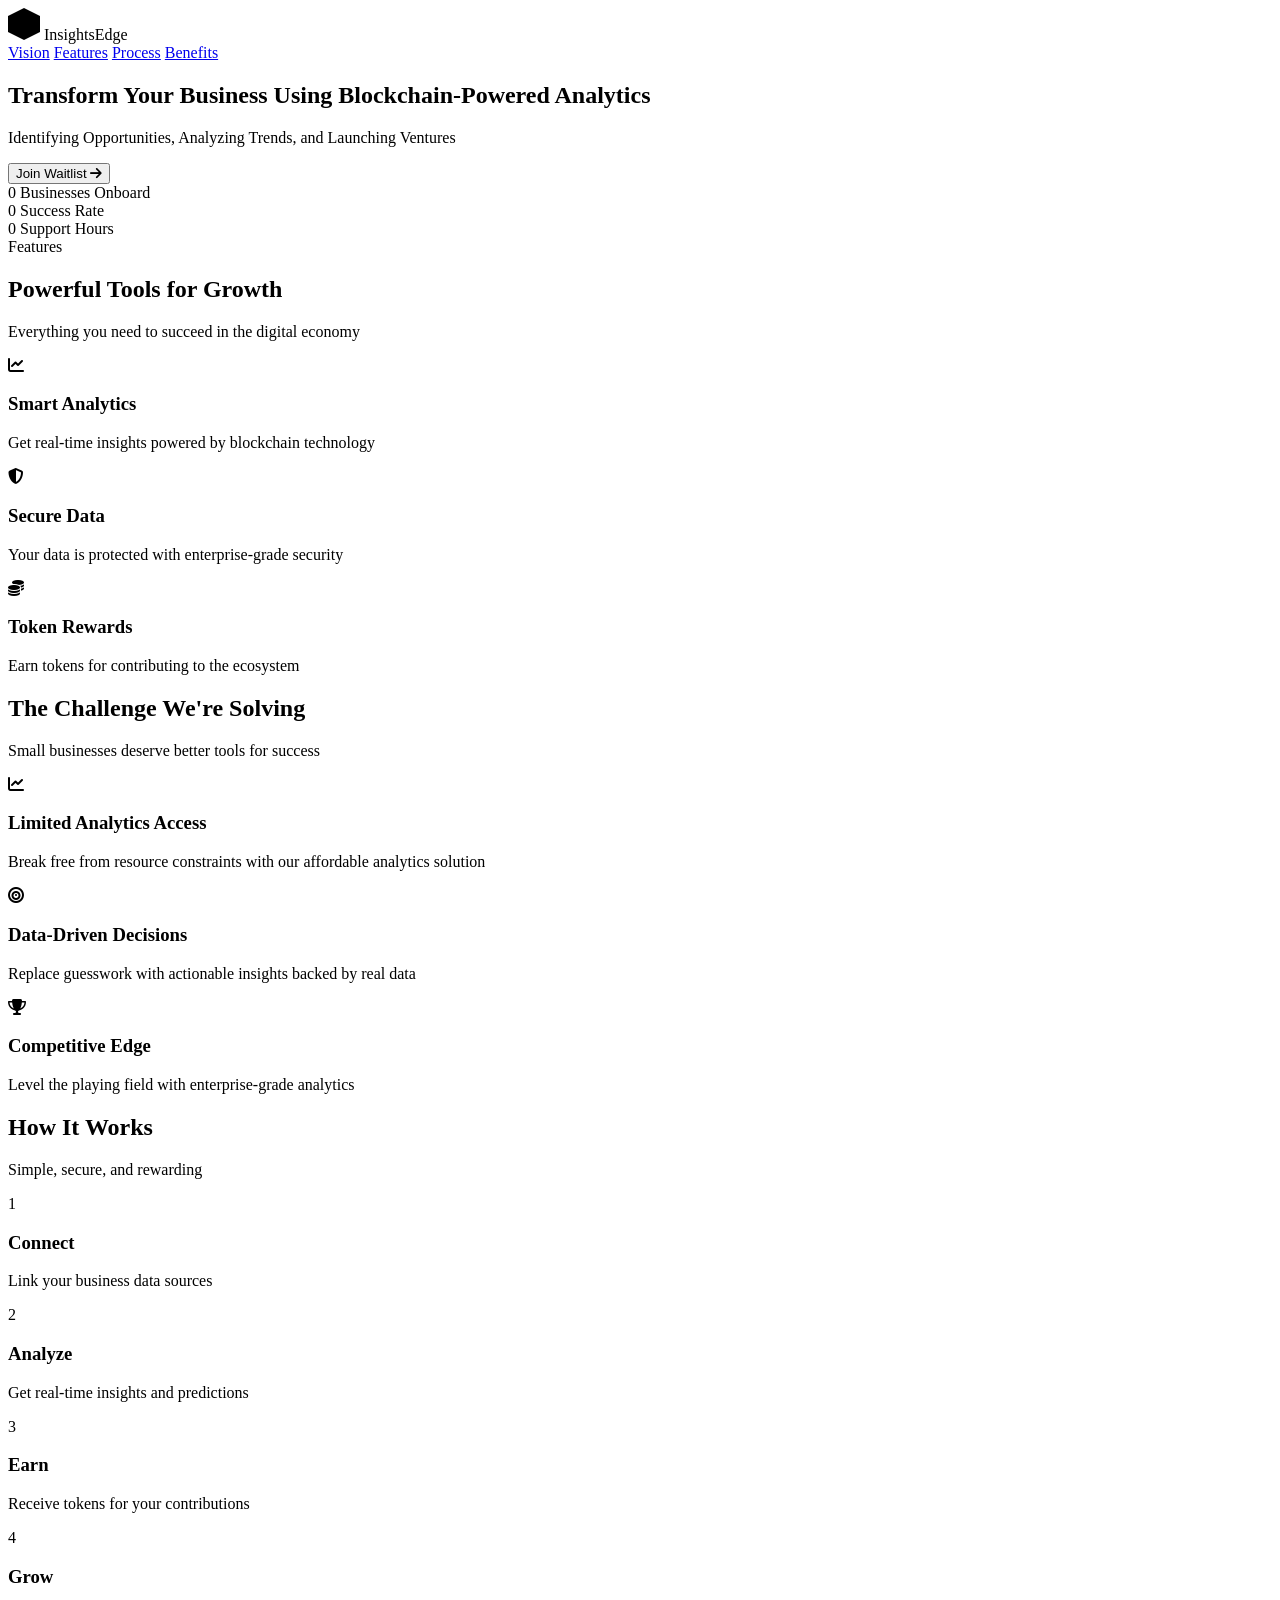
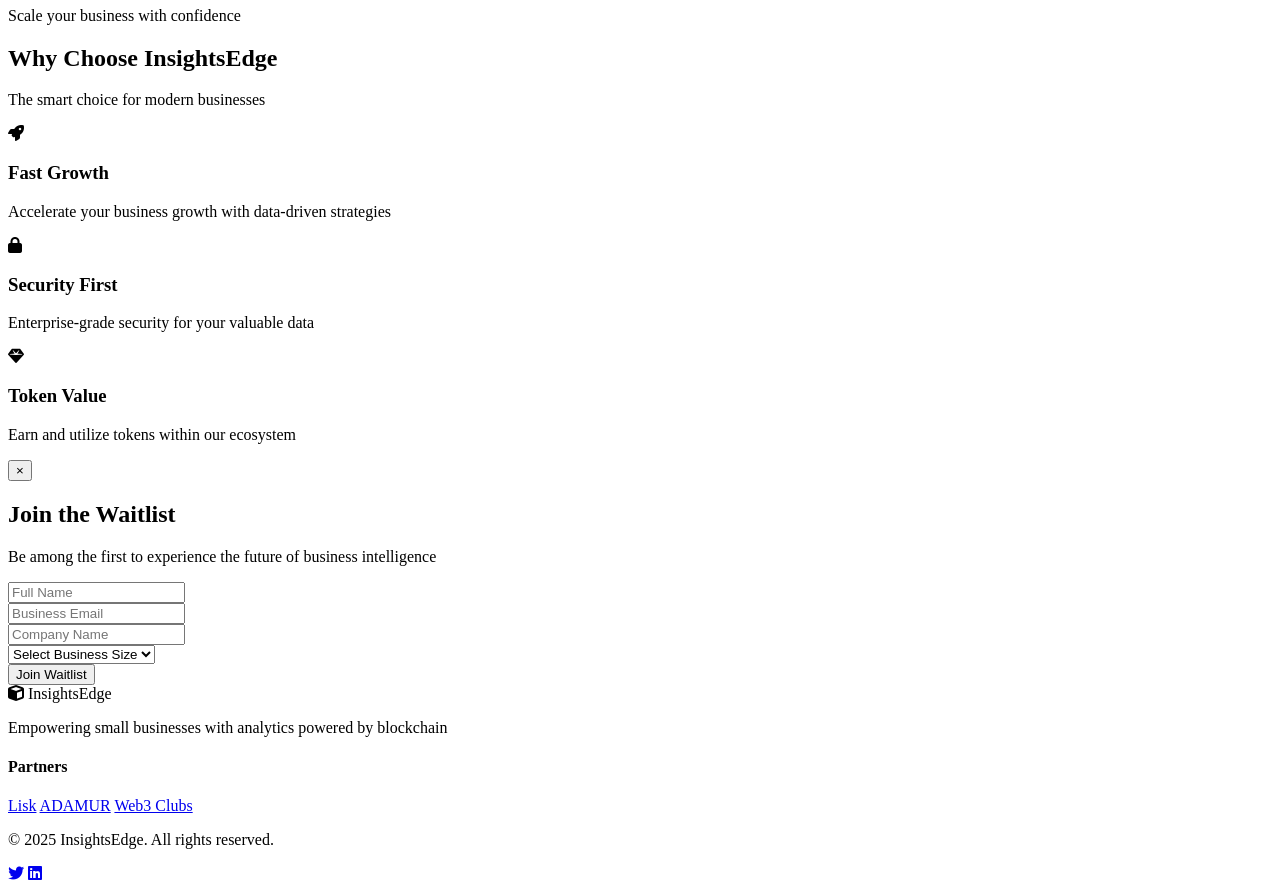
==== commit 9166a4ff: "fix: stylesheet and script file url." ====
--- a/frontend/templates/index.html
+++ b/frontend/templates/index.html
@@ -9,8 +9,8 @@
       href="https://cdnjs.cloudflare.com/ajax/libs/font-awesome/6.4.0/css/all.min.css"
     />
 
-    <link rel="stylesheet" href="/frontend/static/css/style.css" />
-    <script defer src="/frontend/static/js/script.js"></script>
+    <link rel="stylesheet" href="/static/css/style.css" />
+    <script defer src="/static/js/script.js"></script>
 
     <title>Insights Edge</title>
   </head>
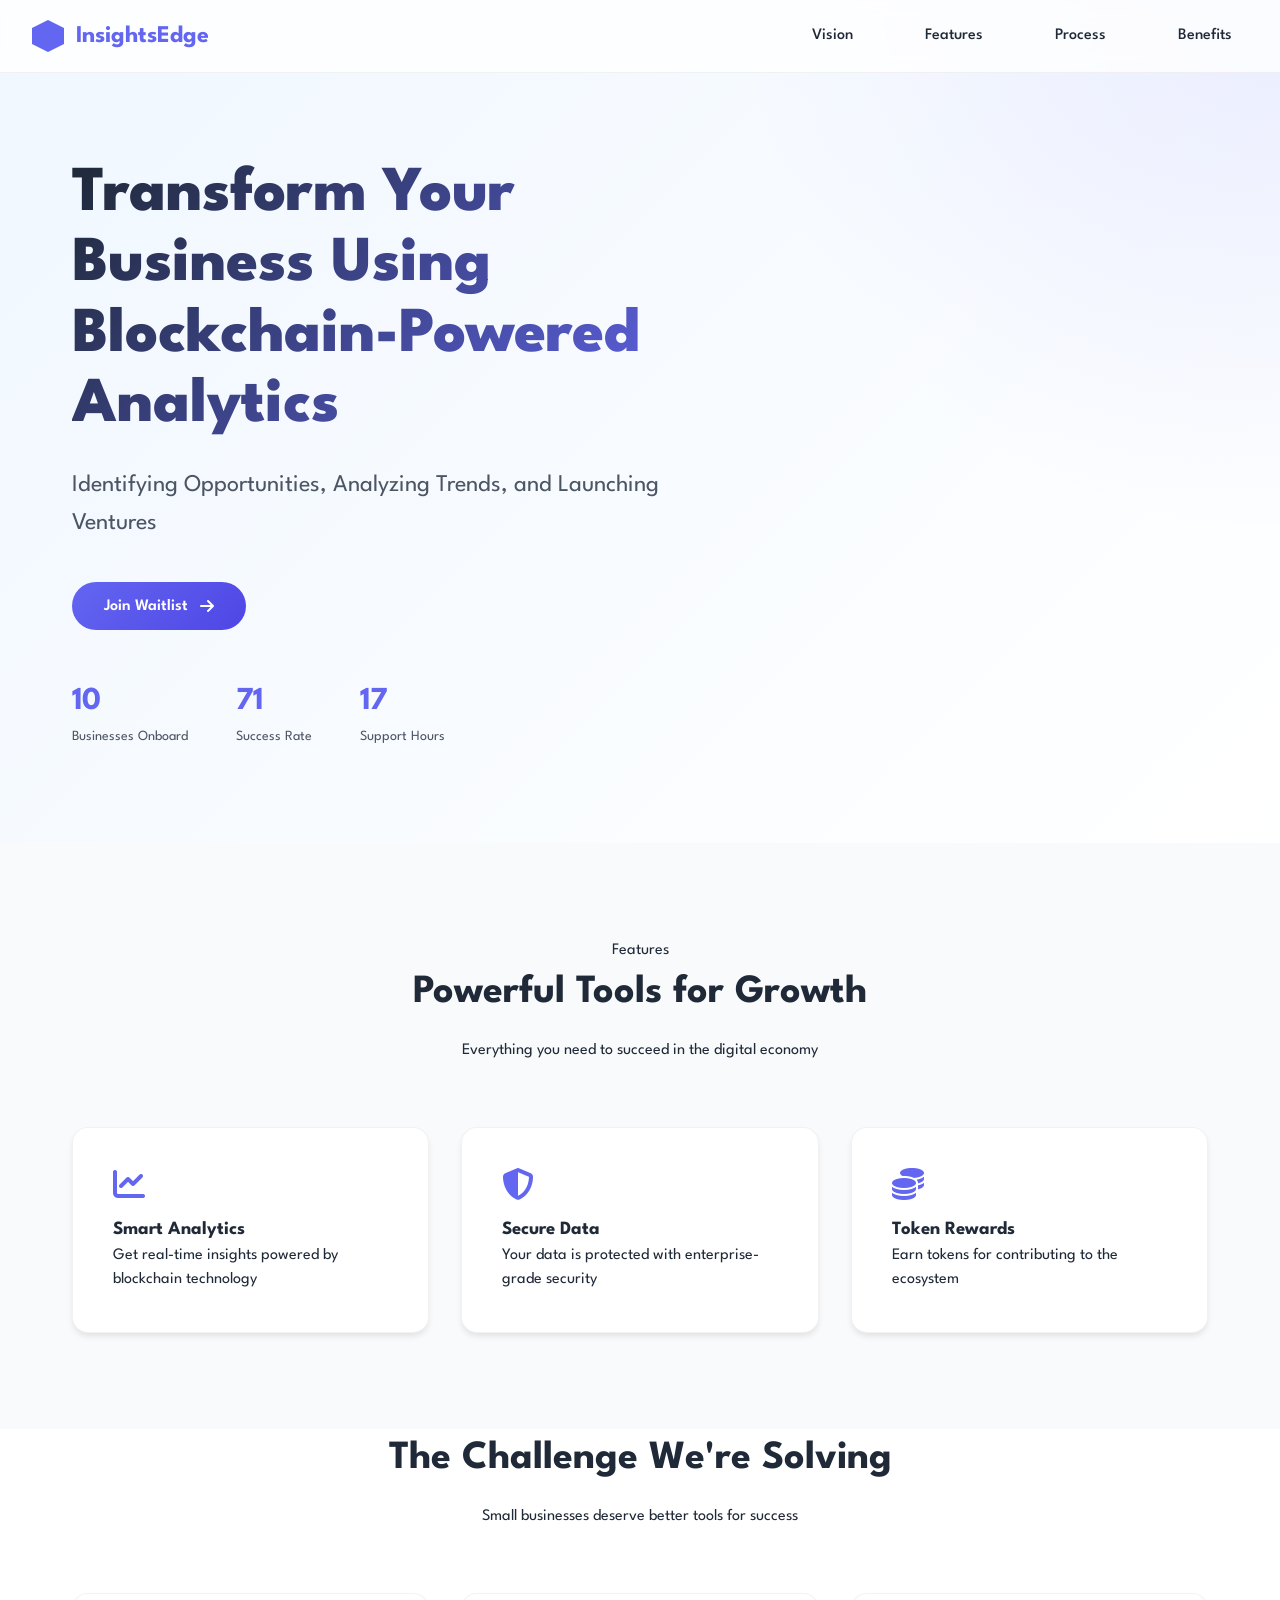
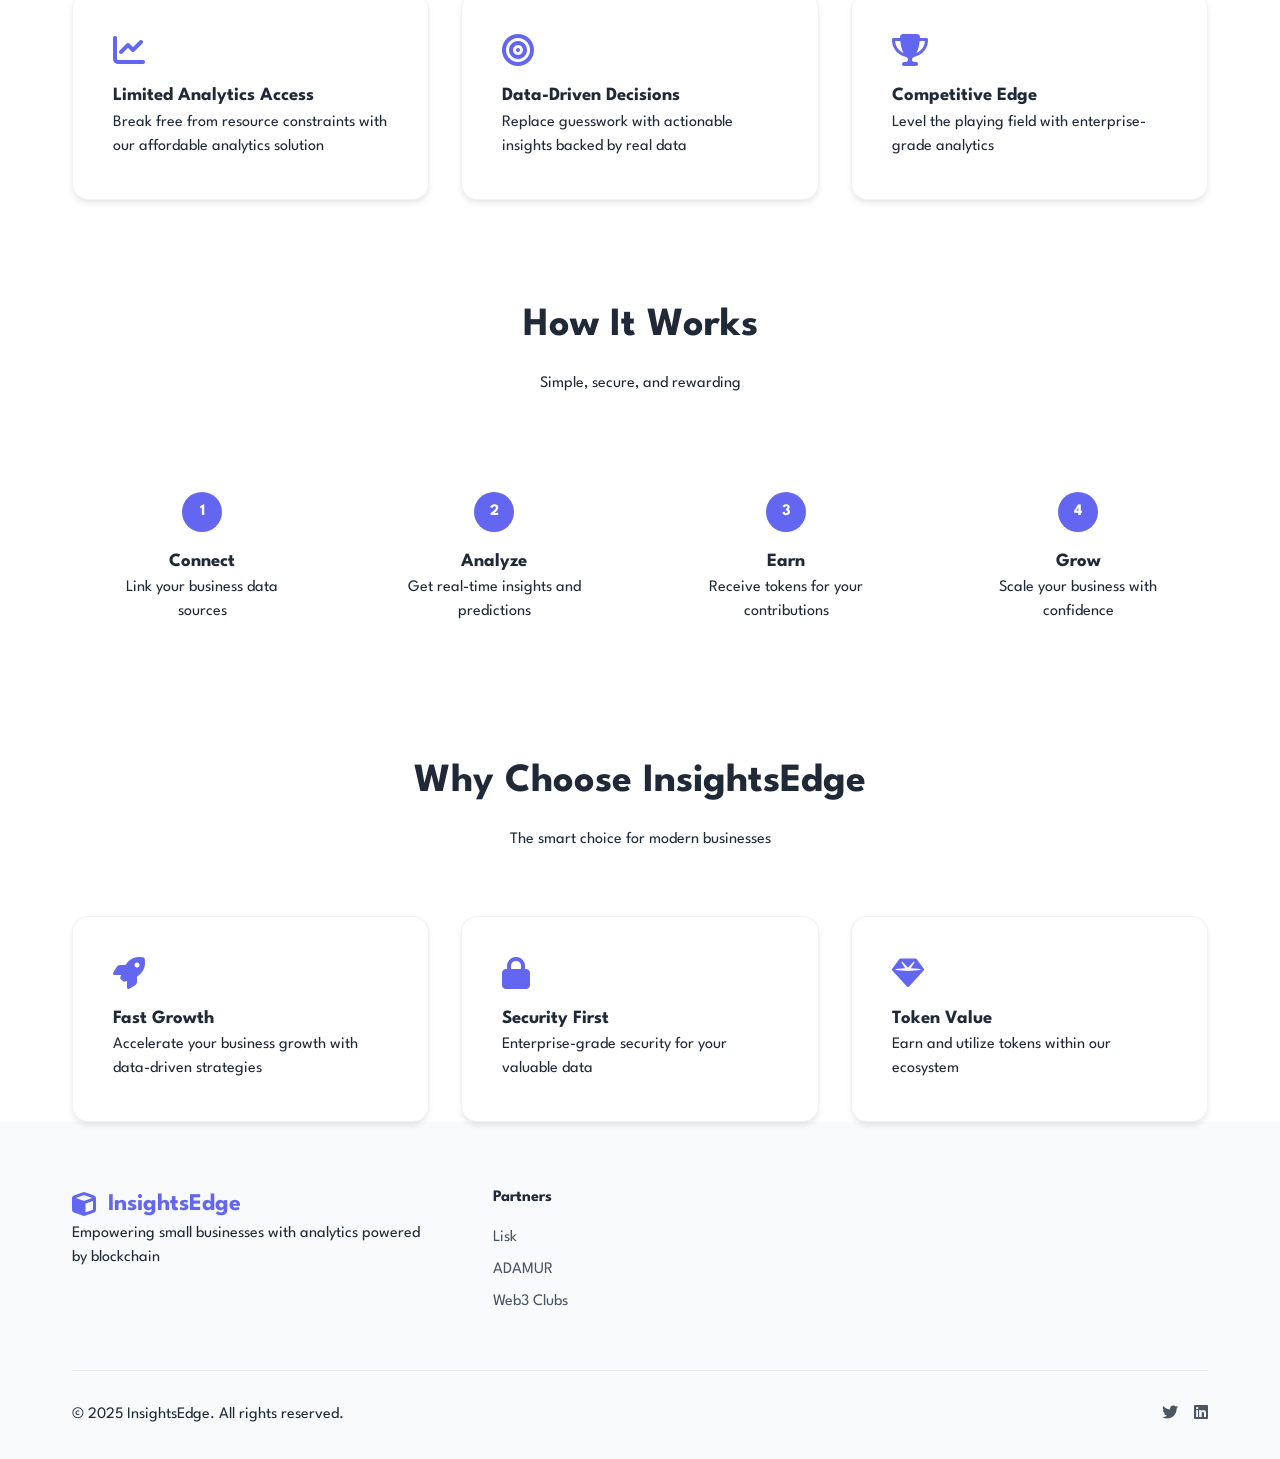
==== commit 139a0175: "fix: stylesheet and script file url." ====
--- a/frontend/templates/index.html
+++ b/frontend/templates/index.html
@@ -9,8 +9,8 @@
       href="https://cdnjs.cloudflare.com/ajax/libs/font-awesome/6.4.0/css/all.min.css"
     />
 
-    <link rel="stylesheet" href="/static/css/style.css" />
-    <script defer src="/static/js/script.js"></script>
+    <link rel="stylesheet" href="../static/css/style.css" />
+    <script defer src="../static/js/script.js"></script>
 
     <title>Insights Edge</title>
   </head>
--- a/frontend/static/css/style.css
+++ b/frontend/static/css/style.css
@@ -0,0 +1,516 @@
+@import url('https://fonts.googleapis.com/css2?family=League+Spartan:wght@100..900&display=swap');
+
+:root {
+  --primary: #6366f1;
+  --primary-dark: #4f46e5;
+  --secondary: #818cf8;
+  --text-primary: #1f2937;
+  --text-secondary: #4b5563;
+  --bg-primary: #ffffff;
+  --bg-secondary: #f9fafb;
+  --success: #10b981;
+  --error: #ef4444;
+  --border-radius: 16px;
+  --transition: all 0.3s cubic-bezier(0.4, 0, 0.2, 1);
+  --shadow-sm: 0 1px 2px 0 rgb(0 0 0 / 0.05);
+  --shadow-md: 0 4px 6px -1px rgb(0 0 0 / 0.1);
+  --shadow-lg: 0 10px 15px -3px rgb(0 0 0 / 0.1);
+}
+
+* {
+  margin: 0;
+  padding: 0;
+  box-sizing: border-box;
+  font-family: 'League Spartan', sans-serif;
+}
+
+.dark-theme {
+  background-color: var(--text-primary);
+  color: var(--bg-primary);
+}
+
+html,
+body {
+  height: 100%;
+}
+
+body {
+  line-height: 1.5;
+  color: var(--text-primary);
+  background: var(--bg-primary);
+}
+
+.container {
+  max-width: 1200px;
+  margin: 0 auto;
+  padding: 0 2rem;
+}
+
+/* Navigation */
+nav {
+  position: fixed;
+  top: 0;
+  left: 0;
+  width: 100%;
+  background: rgba(255, 255, 255, 0.8);
+  backdrop-filter: blur(10px);
+  z-index: 1000;
+  padding: 1rem 0;
+  border-bottom: 1px solid rgba(0, 0, 0, 0.05);
+}
+
+.nav-container {
+  display: flex;
+  justify-content: space-between;
+  align-items: center;
+  max-width: 1400px;
+  margin: 0 auto;
+  padding: 0 2rem;
+}
+
+.logo {
+  display: flex;
+  align-items: center;
+  gap: 0.75rem;
+  font-weight: 700;
+  font-size: 1.5rem;
+  color: var(--primary);
+}
+
+.nav-links {
+  display: flex;
+  gap: 2.5rem;
+}
+
+.nav-links a {
+  color: var(--text-primary);
+  text-decoration: none;
+  font-weight: 500;
+  transition: var(--transition);
+  padding: 0.5rem 1rem;
+  border-radius: 8px;
+  position: relative;
+}
+
+.nav-links a::after {
+  content: '';
+  position: absolute;
+  bottom: 0;
+  left: 50%;
+  transform: translateX(-50%);
+  width: 0;
+  height: 2px;
+  background: var(--primary);
+  transition: var(--transition);
+}
+
+.nav-links a:hover::after {
+  width: 100%;
+}
+
+.theme-toggler {
+  display: flex;
+  align-items: center;
+  justify-content: space-between;
+}
+
+.theme-toggler i {
+  font-size: 1.5rem;
+  color: var(--primary);
+  cursor: pointer;
+}
+
+.theme-toggler .fa-sun {
+  display: none;
+}
+
+body.dark-theme .fa-sun {
+    display: flex;
+}
+
+body.dark-theme .fa-moon {
+    display: none;
+}
+
+/* Hero Section */
+.hero {
+  padding: 10rem 0 6rem;
+  background: linear-gradient(135deg, #f0f7ff 0%, #ffffff 100%);
+  position: relative;
+  overflow: hidden;
+}
+
+.hero::before {
+  content: '';
+  position: absolute;
+  top: -50%;
+  right: -50%;
+  width: 100%;
+  height: 100%;
+  background: radial-gradient(
+    circle,
+    rgba(99, 102, 241, 0.1) 0%,
+    rgba(99, 102, 241, 0) 70%
+  );
+  transform: rotate(-45deg);
+}
+
+.hero-content {
+  max-width: 650px;
+  position: relative;
+  z-index: 1;
+}
+
+h1 {
+  font-size: 4rem;
+  line-height: 1.1;
+  font-weight: 800;
+  margin-bottom: 1.5rem;
+  background: linear-gradient(
+    135deg,
+    var(--text-primary) 0%,
+    var(--primary) 100%
+  );
+  -webkit-background-clip: text;
+  -webkit-text-fill-color: transparent;
+}
+
+.hero-subtitle {
+  font-size: 1.5rem;
+  color: var(--text-secondary);
+  margin-bottom: 2.5rem;
+  line-height: 1.6;
+}
+
+.hero-cta {
+  display: flex;
+  gap: 1rem;
+  margin-bottom: 3rem;
+}
+
+.btn {
+  display: inline-flex;
+  align-items: center;
+  gap: 0.75rem;
+  padding: 1rem 2rem;
+  border-radius: 50px;
+  font-weight: 600;
+  cursor: pointer;
+  transition: var(--transition);
+  border: none;
+  font-size: 1rem;
+  position: relative;
+  overflow: hidden;
+}
+
+.btn-primary {
+  background: linear-gradient(135deg, var(--primary), var(--primary-dark));
+  color: white;
+}
+
+.btn-primary::before {
+  content: '';
+  position: absolute;
+  top: 0;
+  left: 0;
+  width: 100%;
+  height: 100%;
+  background: linear-gradient(
+    135deg,
+    rgba(255, 255, 255, 0.2) 0%,
+    rgba(255, 255, 255, 0) 100%
+  );
+  transform: translateX(-100%);
+  transition: var(--transition);
+}
+
+.btn-primary:hover::before {
+  transform: translateX(0);
+}
+
+.hero-stats {
+  display: flex;
+  gap: 3rem;
+}
+
+.stat {
+  display: flex;
+  flex-direction: column;
+}
+
+.stat-number {
+  font-size: 2rem;
+  font-weight: 700;
+  color: var(--primary);
+}
+
+.stat-label {
+  color: var(--text-secondary);
+  font-size: 0.875rem;
+}
+
+/* Features Section */
+.section-features {
+  padding: 6rem 0;
+  background: var(--bg-secondary);
+}
+
+.section-header {
+  text-align: center;
+  margin-bottom: 4rem;
+}
+
+.section-header h2 {
+  font-size: 2.5rem;
+  margin-bottom: 1rem;
+}
+
+.features-grid,
+.challenge-grid,
+.benefits-grid {
+  display: grid;
+  grid-template-columns: repeat(auto-fit, minmax(250px, 1fr));
+  gap: 2rem;
+}
+
+.feature-card,
+.challenge-card,
+.benefit-card {
+  background: white;
+  padding: 2.5rem;
+  border-radius: var(--border-radius);
+  box-shadow: var(--shadow-md);
+  transition: var(--transition);
+  border: 1px solid rgba(0, 0, 0, 0.05);
+  position: relative;
+  overflow: hidden;
+}
+
+.feature-card::before {
+  content: '';
+  position: absolute;
+  top: 0;
+  left: 0;
+  width: 100%;
+  height: 100%;
+  background: linear-gradient(
+    135deg,
+    rgba(99, 102, 241, 0.1) 0%,
+    rgba(99, 102, 241, 0) 100%
+  );
+  opacity: 0;
+  transition: var(--transition);
+}
+
+.feature-card:hover {
+  transform: translateY(-5px);
+  box-shadow: var(--shadow-lg);
+}
+
+.feature-card:hover::before {
+  opacity: 1;
+}
+
+.feature-card i,
+.challenge-card i,
+.benefit-card i {
+  font-size: 2rem;
+  color: var(--primary);
+  margin-bottom: 1rem;
+}
+
+/* Process Section */
+.section-process {
+  padding: 6rem 0;
+}
+
+.process-steps {
+  display: grid;
+  grid-template-columns: repeat(auto-fit, minmax(200px, 1fr));
+  gap: 2rem;
+}
+
+.step {
+  text-align: center;
+  padding: 2rem;
+}
+
+.step-number {
+  width: 40px;
+  height: 40px;
+  background: var(--primary);
+  color: white;
+  border-radius: 50%;
+  display: flex;
+  align-items: center;
+  justify-content: center;
+  margin: 0 auto 1rem;
+  font-weight: 700;
+}
+
+/* Modal */
+.waitlist-modal {
+  display: none;
+  position: fixed;
+  top: 0;
+  left: 0;
+  width: 100%;
+  height: 100%;
+  background: rgba(0, 0, 0, 0.5);
+  backdrop-filter: blur(5px);
+  z-index: 2000;
+  align-items: center;
+  justify-content: center;
+}
+
+.modal-content {
+  background: white;
+  padding: 3rem;
+  border-radius: var(--border-radius);
+  max-width: 550px;
+  width: 90%;
+  position: relative;
+  box-shadow: var(--shadow-lg);
+}
+
+.modal-close {
+  position: absolute;
+  top: 1rem;
+  right: 1rem;
+  background: none;
+  border: none;
+  font-size: 1.5rem;
+  cursor: pointer;
+  color: var(--text-secondary);
+}
+
+.form-group {
+  margin-bottom: 1.5rem;
+}
+
+.form-group input,
+.form-group select {
+  width: 100%;
+  padding: 1rem;
+  border: 2px solid #e5e7eb;
+  border-radius: 12px;
+  font-size: 1rem;
+  transition: var(--transition);
+  background: var(--bg-secondary);
+}
+
+.form-group input:focus,
+.form-group select:focus {
+  border-color: var(--primary);
+  outline: none;
+  box-shadow: 0 0 0 4px rgba(99, 102, 241, 0.1);
+}
+
+/* Footer */
+footer {
+  background: var(--bg-secondary);
+  padding: 4rem 0 2rem;
+}
+
+.footer-content {
+  display: grid;
+  grid-template-columns: 1fr 2fr;
+  gap: 4rem;
+  margin-bottom: 3rem;
+}
+
+.footer-links {
+  display: grid;
+  grid-template-columns: repeat(3, 1fr);
+  gap: 2rem;
+}
+
+.link-group h4 {
+  color: var(--text-primary);
+  margin-bottom: 1rem;
+}
+
+.link-group a {
+  display: block;
+  color: var(--text-secondary);
+  text-decoration: none;
+  margin-bottom: 0.5rem;
+  transition: var(--transition);
+}
+
+.link-group a:hover {
+  color: var(--primary);
+}
+
+.footer-bottom {
+  display: flex;
+  justify-content: space-between;
+  align-items: center;
+  padding-top: 2rem;
+  border-top: 1px solid #e5e7eb;
+}
+
+.social-links {
+  display: flex;
+  gap: 1rem;
+}
+
+.social-links a {
+  color: var(--text-secondary);
+  transition: var(--transition);
+}
+
+.social-links a:hover {
+  color: var(--primary);
+}
+
+/* Enhanced Animations */
+@keyframes float {
+  0% {
+    transform: translateY(0px);
+  }
+  50% {
+    transform: translateY(-10px);
+  }
+  100% {
+    transform: translateY(0px);
+  }
+}
+
+.floating {
+  animation: float 3s ease-in-out infinite;
+}
+
+/* Responsive Design */
+@media (max-width: 768px) {
+  h1 {
+    font-size: 2.5rem;
+  }
+
+  .hero-stats {
+    flex-direction: column;
+    gap: 1.5rem;
+  }
+
+  .footer-content {
+    grid-template-columns: 1fr;
+  }
+
+  .footer-links {
+    grid-template-columns: 1fr 1fr;
+  }
+}
+
+@media (max-width: 640px) {
+  .hero-cta {
+    flex-direction: column;
+  }
+
+  .nav-links {
+    display: none;
+  }
+
+  .menu-toggle {
+    display: block;
+  }
+}
